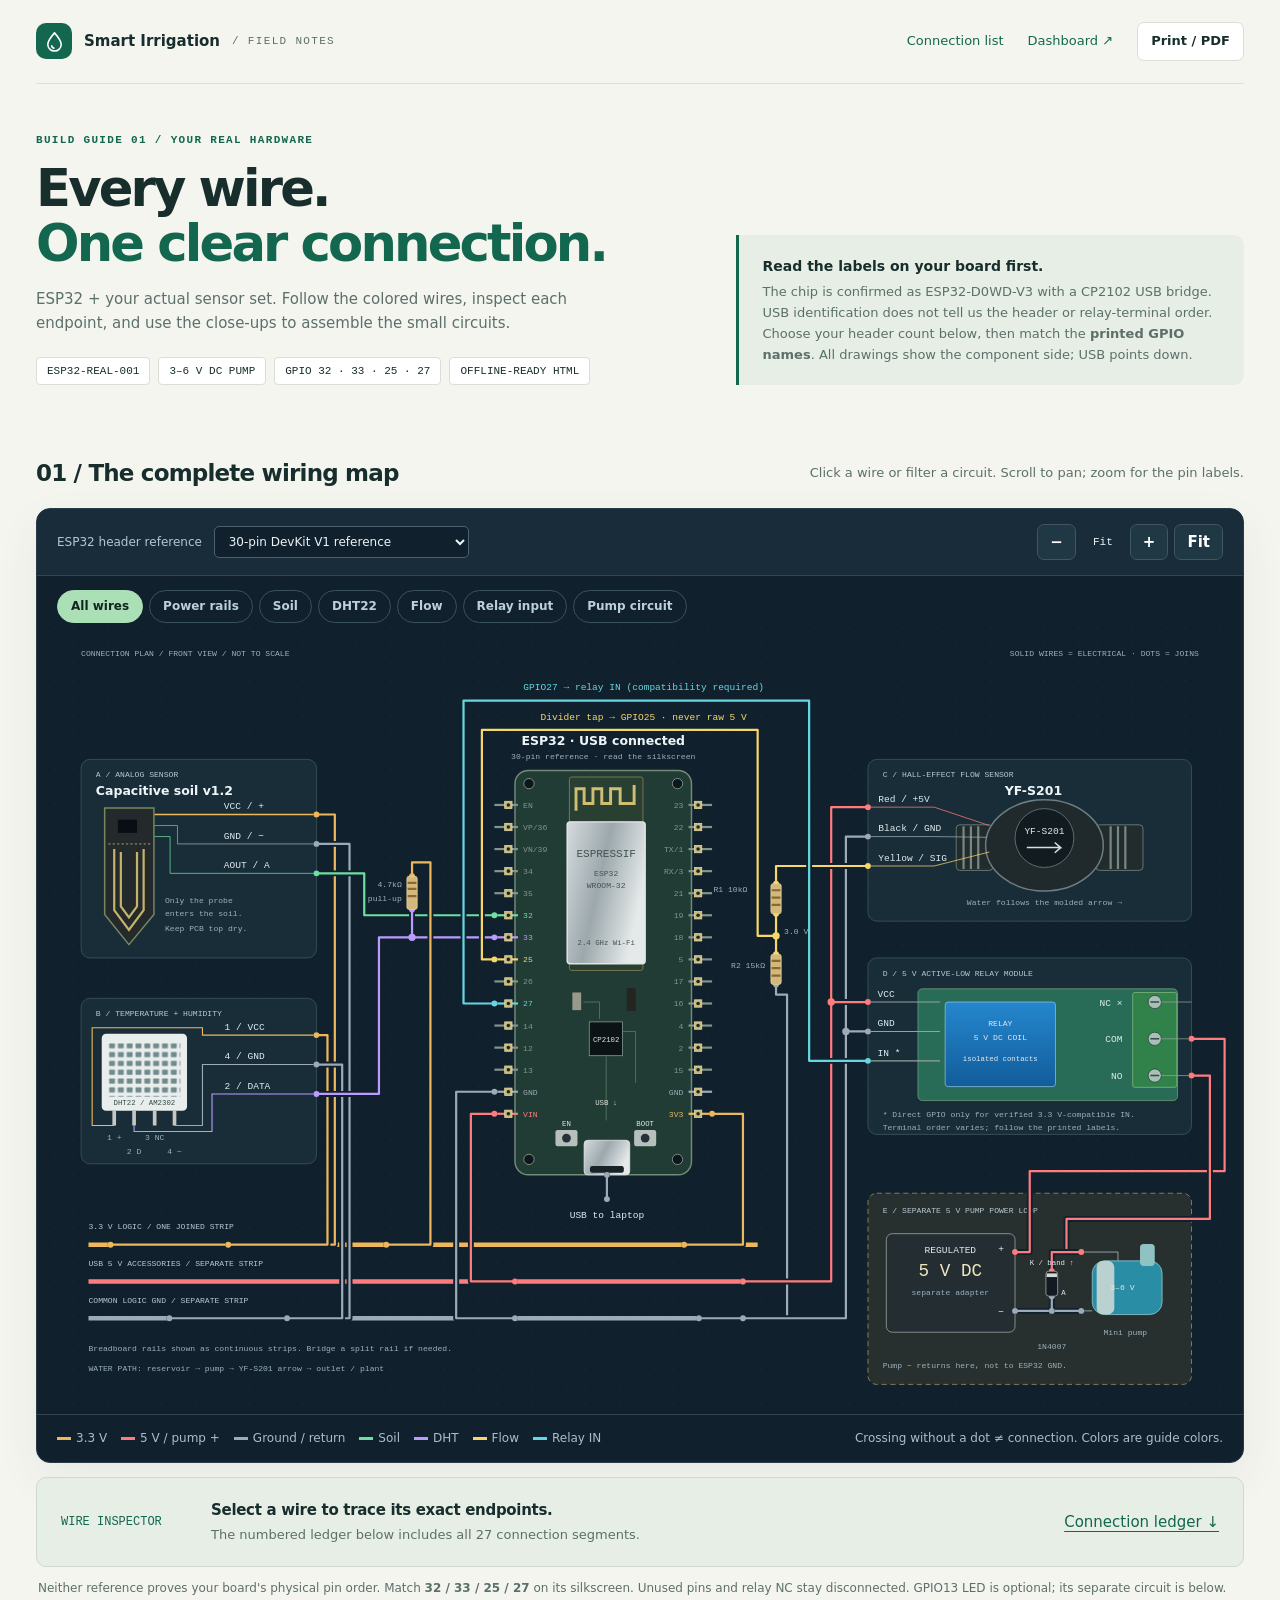
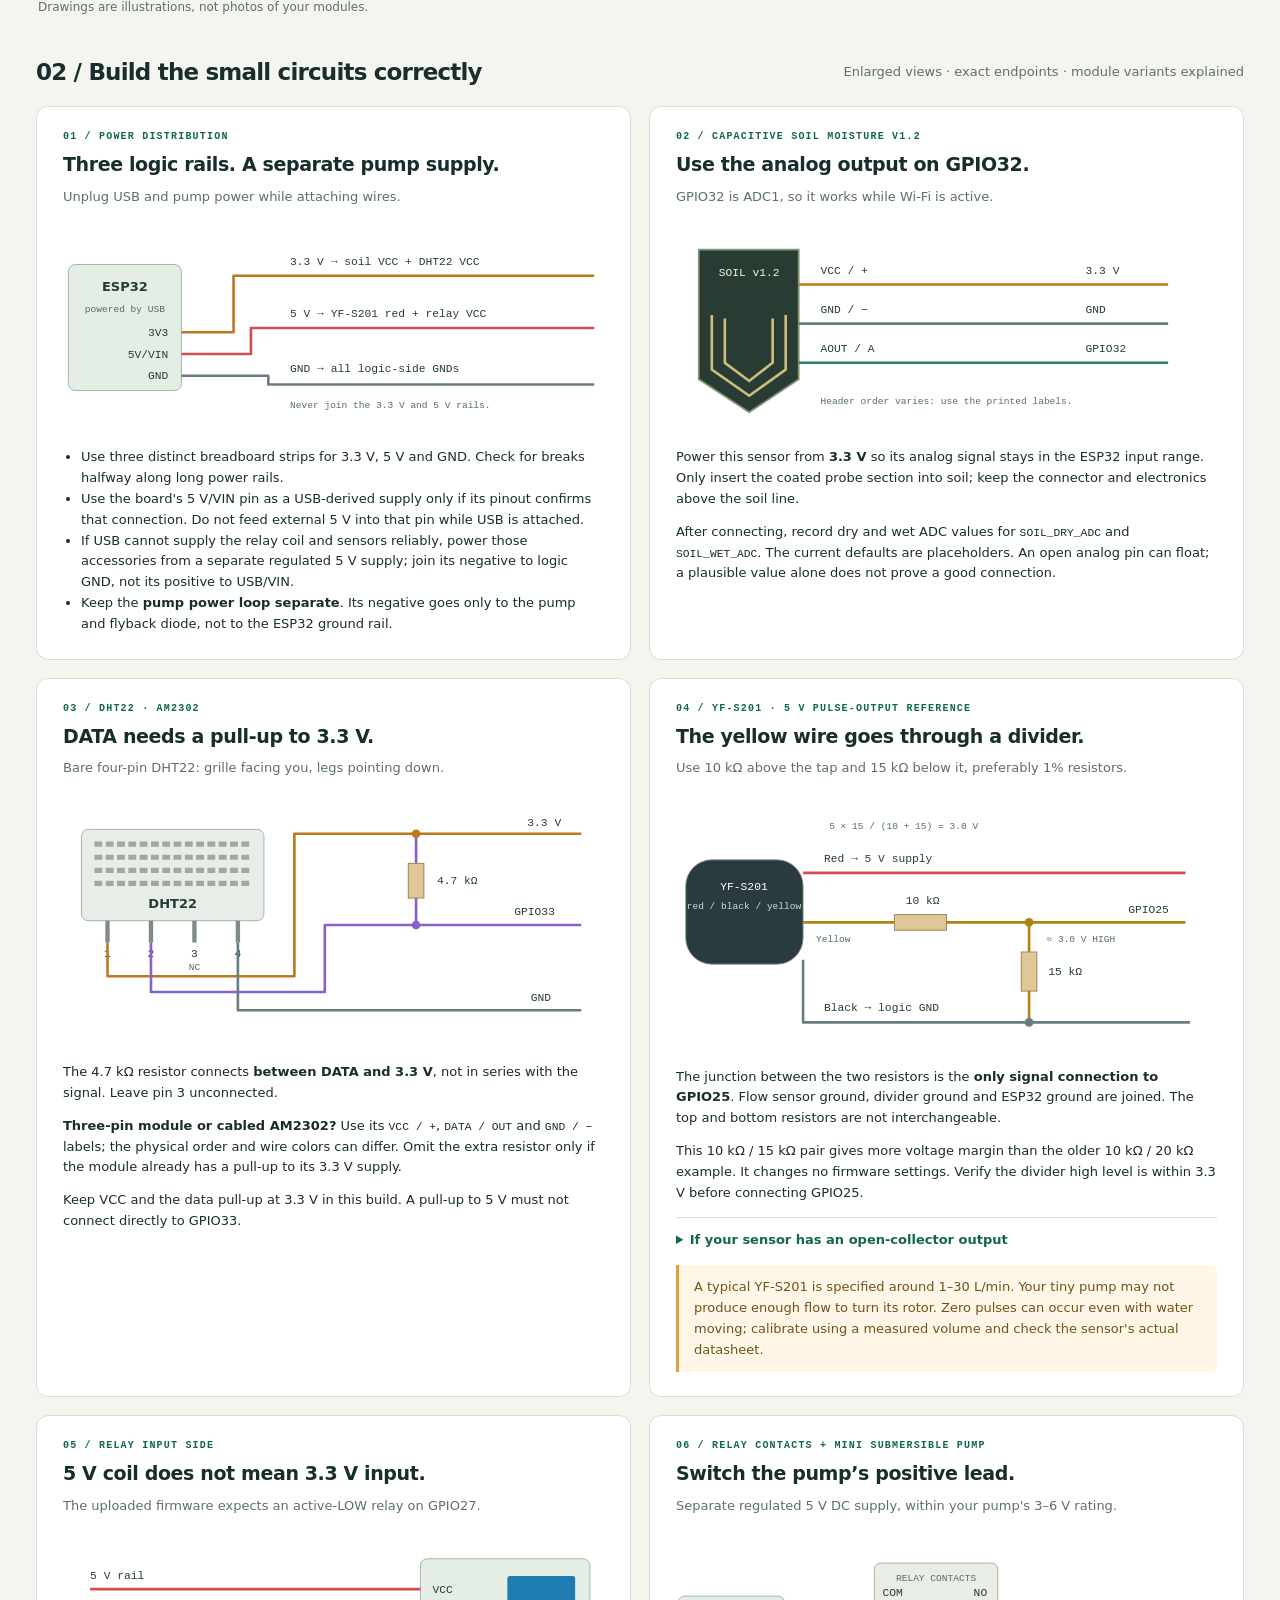
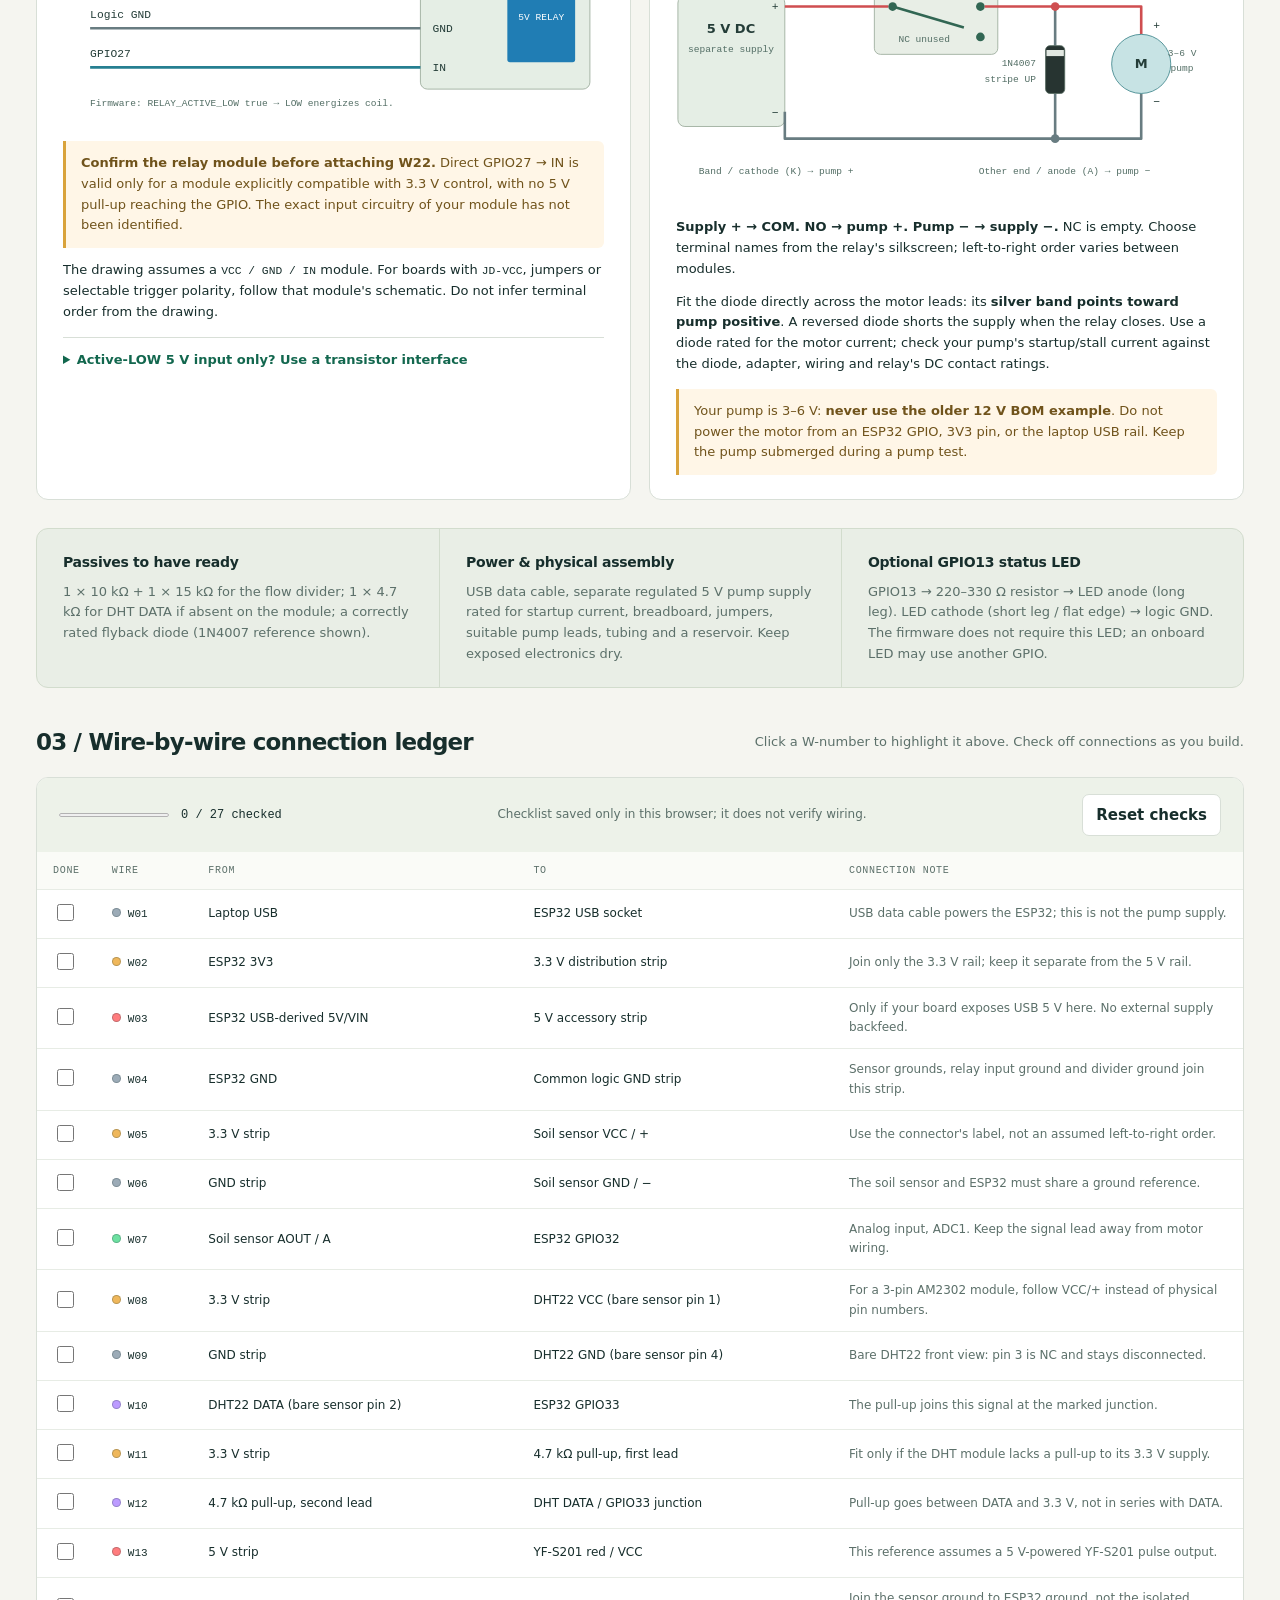
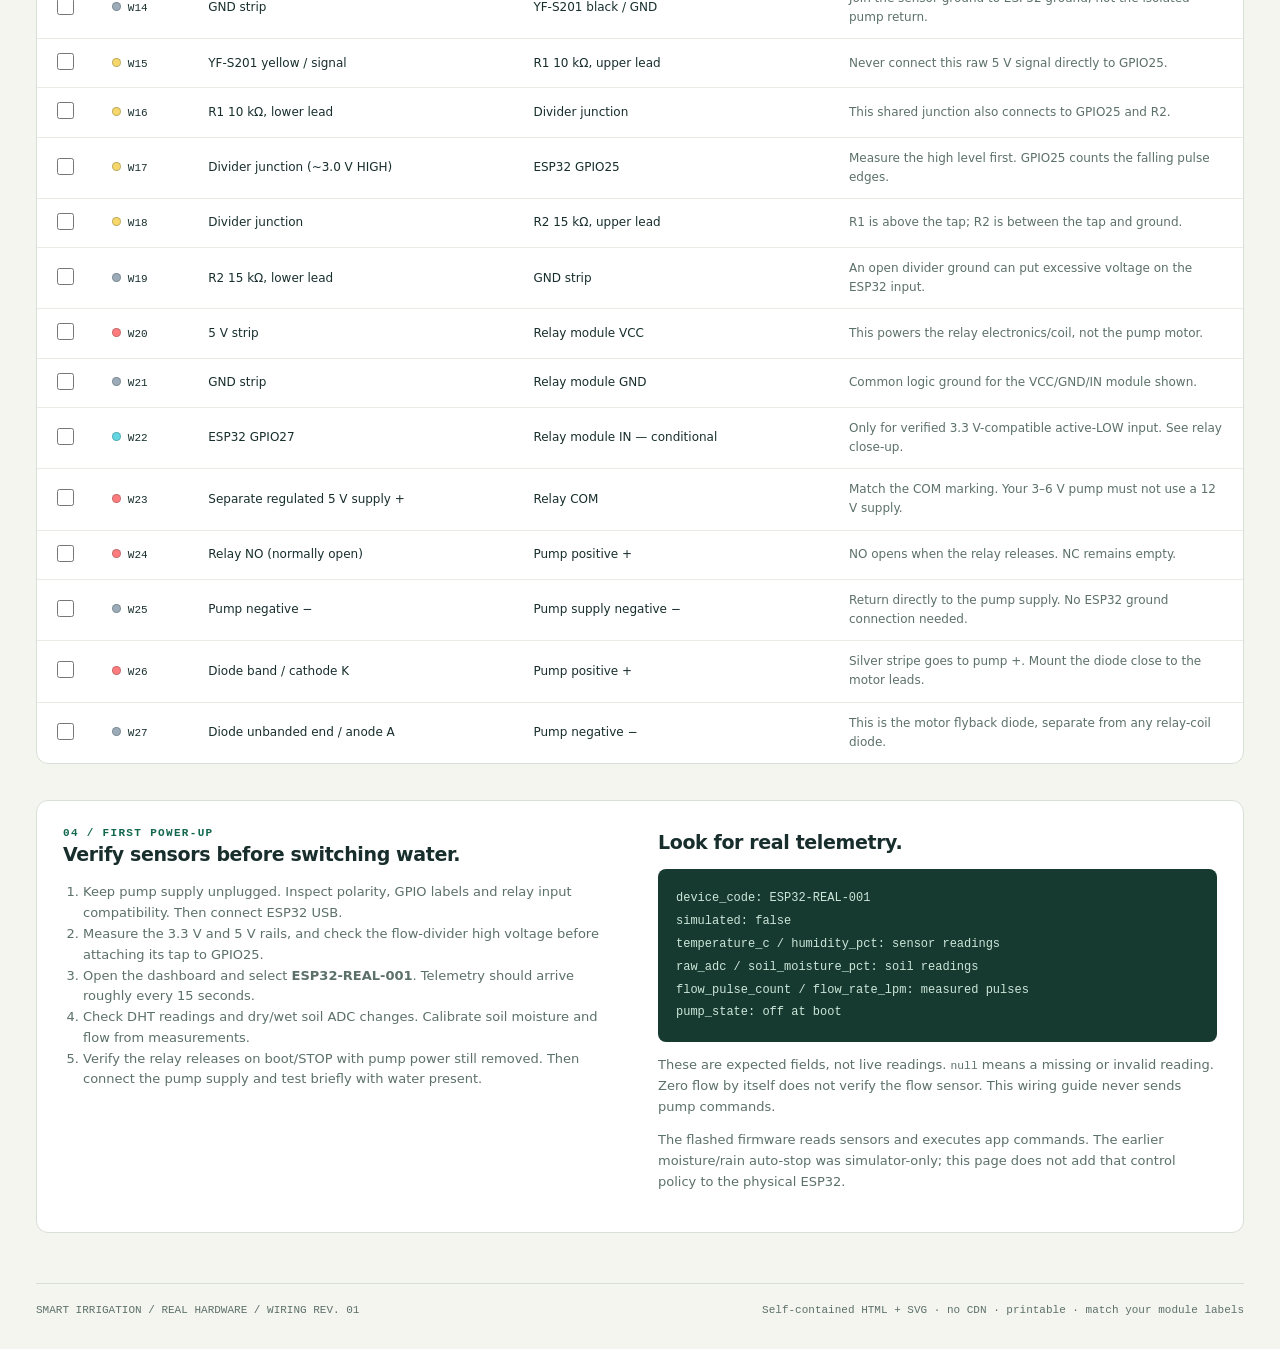
==== frontend/static/wiring.html @ 3bea77c0 "docs(hardware): wire-by-wire HTML guide for the real sensor set (3–6 V pump) Adds offline frontend/s" ====
<!DOCTYPE html>
<html lang="en">
<head>
    <meta charset="UTF-8">
    <meta name="viewport" content="width=device-width, initial-scale=1">
    <meta name="description"
        content="Wire-by-wire ESP32 guide for DHT22, capacitive soil sensor, YF-S201 and a 3–6 V pump.">
    <title>Smart Irrigation · Real hardware wiring guide</title>
    <style>
        :root {
            color-scheme: light;
            --paper: #f5f5f0;
            --ink: #172e2c;
            --muted: #5c706a;
            --line: #d8dfd7;
            --green: #12674e;
            --soft: #e6eee5;
            --mono: ui-monospace, SFMono-Regular, Consolas, monospace;
        }
        * { box-sizing: border-box; }
        html { scroll-behavior: smooth; scroll-padding-top: 20px; }
        body {
            margin: 0;
            background: var(--paper);
            color: var(--ink);
            font: 15px/1.6 system-ui, -apple-system, BlinkMacSystemFont, "Segoe UI", sans-serif;
        }
        button, input, select { font: inherit; }
        button, select, a, input { -webkit-tap-highlight-color: transparent; }
        button, select { cursor: pointer; }
        a { color: var(--green); text-underline-offset: 4px; }
        :focus-visible { outline: 3px solid #d68422; outline-offset: 4px; }
        code { font: .87em var(--mono); }
        button {
            border: 1px solid var(--line);
            background: #fff;
            color: var(--ink);
            border-radius: 7px;
            padding: 8px 13px;
            font-weight: 600;
        }
        button:hover { background: var(--soft); }
        .container { width: min(1660px, calc(100% - 72px)); margin: auto; }
        .masthead {
            display: flex;
            justify-content: space-between;
            align-items: center;
            gap: 20px;
            padding: 22px 0;
            border-bottom: 1px solid var(--line);
        }
        .brand { display: flex; align-items: center; gap: 12px; font-weight: 750; }
        .brand-mark {
            display: grid;
            place-items: center;
            width: 36px;
            height: 36px;
            border-radius: 10px;
            color: white;
            background: var(--green);
        }
        .masthead nav { display: flex; align-items: center; gap: 24px; font-size: 13px; }
        .masthead a { text-decoration: none; }
        .edition, .eyebrow { font: 11px var(--mono); letter-spacing: .12em; }
        .edition { color: var(--muted); }
        .hero {
            display: grid;
            grid-template-columns: 1.25fr 1fr;
            gap: 64px;
            align-items: end;
            padding: 50px 0 34px;
        }
        .eyebrow { color: var(--green); font-weight: 600; text-transform: uppercase; }
        h1 { font-size: clamp(34px, 4vw, 57px); letter-spacing: -.055em; line-height: 1.08; }
        h1 { margin: 15px 0 16px; font-weight: 650; }
        h1 span { color: var(--green); }
        .hero p { color: var(--muted); max-width: 600px; margin: 0; }
        .hero-aside {
            padding: 20px 24px;
            border-left: 3px solid var(--green);
            background: var(--soft);
            border-radius: 0 10px 10px 0;
        }
        .hero-aside strong { display: block; font-size: 14px; margin-bottom: 5px; }
        .hero-aside p { font-size: 13px; }
        .specs { display: flex; flex-wrap: wrap; gap: 8px; margin: 22px 0 0; }
        .specs span {
            font: 11px var(--mono);
            padding: 7px 10px;
            background: white;
            border: 1px solid var(--line);
            border-radius: 4px;
        }
        .section-heading {
            display: flex;
            align-items: center;
            justify-content: space-between;
            flex-wrap: wrap;
            gap: 12px;
            margin: 36px 0 16px;
        }
        h2 { margin: 0; font-size: 23px; letter-spacing: -.035em; }
        .section-heading p { color: var(--muted); margin: 0; font-size: 13px; }
        .sheet {
            border: 1px solid #273c48;
            background: #10212d;
            border-radius: 14px;
            overflow: hidden;
            box-shadow: 0 16px 44px #163b2a10;
        }
        .toolbar {
            display: flex;
            flex-wrap: wrap;
            align-items: center;
            justify-content: space-between;
            gap: 14px;
            padding: 15px 20px;
            background: #182c39;
            border-bottom: 1px solid #324552;
            color: #edf3f6;
        }
        .toolbar label { font-size: 12px; color: #b7c7cf; }
        .toolbar select {
            margin-left: 8px;
            padding: 7px 10px;
            border: 1px solid #4b626f;
            background: #10212d;
            color: #edf3f6;
            border-radius: 5px;
            max-width: 100%;
        }
        .zoom { display: flex; align-items: center; gap: 6px; }
        .zoom button {
            padding: 5px 12px;
            border-color: #415662;
            background: #203744;
            color: white;
            min-width: 36px;
        }
        .zoom button:hover { background: #365564; }
        .zoom output { font: 11px var(--mono); min-width: 42px; text-align: center; }
        .filters { display: flex; gap: 6px; flex-wrap: wrap; padding: 14px 20px 4px; }
        .filters button {
            padding: 6px 13px;
            border: 1px solid #39515f;
            color: #bdd0da;
            background: transparent;
            border-radius: 30px;
            font-size: 12px;
        }
        .filters button[aria-pressed="true"] {
            color: #10261e;
            background: #abdfb6;
            border-color: #abdfb6;
        }
        .drawing-viewport { overflow: auto; max-height: 1000px; }
        #wiring-map { display: block; width: 100%; min-width: 1000px; height: auto; }
        #wiring-map text {
            fill: #e0eaf0;
            font-family: var(--mono);
            font-size: 13px;
        }
        #wiring-map .muted { fill: #9bb0bf; font-size: 11px; }
        #wiring-map .part-title { font: 600 17px system-ui, sans-serif; fill: #eef5f8; }
        #wiring-map .part-number { font-size: 11px; fill: #b5c9d5; }
        #wiring-map .pcb-text { fill: #e1e5df; font-size: 10px; }
        #wiring-map .pin-label { font-size: 11px; }
        #wiring-map .wire-halo {
            fill: none;
            stroke: #10212d;
            stroke-width: 8;
            stroke-linejoin: round;
            stroke-linecap: round;
        }
        #wiring-map .wire-line {
            fill: none;
            stroke-width: 3;
            stroke-linejoin: round;
            stroke-linecap: round;
        }
        #wiring-map .wire-hit { fill: none; stroke: transparent; stroke-width: 16; }
        #wiring-map .wire { cursor: pointer; }
        #wiring-map .wire.dim { opacity: .13; }
        #wiring-map .wire.selected .wire-line { stroke-width: 5; }
        #wiring-map .wire:hover .wire-line, #wiring-map .wire:focus .wire-line {
            stroke-width: 5;
        }
        #wiring-map .wire-badge { opacity: 0; pointer-events: none; }
        #wiring-map .selected .wire-badge,
        #wiring-map .wire:hover .wire-badge,
        #wiring-map .wire:focus .wire-badge { opacity: 1; }
        .sheet-bottom {
            display: flex;
            justify-content: space-between;
            gap: 12px;
            flex-wrap: wrap;
            padding: 14px 20px;
            color: #a8bfca;
            border-top: 1px solid #324552;
            font-size: 12px;
        }
        .legend { display: flex; flex-wrap: wrap; gap: 14px; }
        .legend i {
            display: inline-block;
            width: 14px;
            height: 3px;
            background: var(--wire);
            vertical-align: middle;
            margin-right: 5px;
        }
        .inspector {
            display: grid;
            grid-template-columns: 130px 1fr auto;
            gap: 20px;
            align-items: center;
            padding: 20px 24px;
            background: #e6eee5;
            border: 1px solid #ccdaca;
            border-radius: 10px;
            margin-top: 14px;
        }
        .inspector .tag { color: var(--green); font: 12px var(--mono); }
        .inspector h3 { margin: 0 0 3px; font-size: 15px; }
        .inspector p { margin: 0; color: var(--muted); font-size: 13px; }
        .board-note { font-size: 12px; color: var(--muted); margin: 12px 2px 0; }
        .details-grid { display: grid; grid-template-columns: 1fr 1fr; gap: 18px; }
        .detail-card {
            background: white;
            border: 1px solid var(--line);
            border-radius: 12px;
            overflow: hidden;
            scroll-margin-top: 20px;
        }
        .detail-head { padding: 24px 26px 12px; }
        .detail-head .eyebrow { font-size: 10px; }
        h3 { font-size: 19px; margin: 7px 0; letter-spacing: -.02em; }
        .detail-head p { margin: 0; font-size: 13px; color: var(--muted); }
        .detail-body { padding: 0 26px 24px; font-size: 13px; }
        .detail-body p { margin: 12px 0 0; }
        .detail-body ul { padding-left: 18px; margin: 12px 0 0; }
        .diagram-scroll { overflow-x: auto; padding: 8px 14px; }
        .detail-diagram { display: block; width: 100%; min-width: 500px; height: auto; }
        .detail-diagram text { font: 13px var(--mono); fill: #243d38; }
        .detail-diagram .small { font-size: 11px; fill: #536e65; }
        .detail-diagram .label { font: 650 15px system-ui, sans-serif; }
        .detail-diagram .trace { fill: none; stroke-width: 3; stroke-linejoin: round; }
        .callout {
            background: #fff6e7;
            border-left: 3px solid #d9a33b;
            padding: 12px 15px;
            margin-top: 14px;
            border-radius: 0 6px 6px 0;
            color: #70531b;
        }
        .callout code { color: #594115; }
        details { margin-top: 14px; border-top: 1px solid var(--line); padding-top: 12px; }
        summary { cursor: pointer; color: var(--green); font-weight: 650; }
        .parts {
            display: grid;
            grid-template-columns: repeat(3, 1fr);
            background: #e9eee6;
            border: 1px solid #d2dccd;
            border-radius: 12px;
            margin: 28px 0;
        }
        .parts > div { padding: 22px 26px; }
        .parts > div + div { border-left: 1px solid #d2dccd; }
        .parts h3 { font-size: 14px; margin: 0 0 8px; }
        .parts p { margin: 0; font-size: 13px; color: var(--muted); }
        .ledger {
            border: 1px solid var(--line);
            background: white;
            border-radius: 12px;
            overflow: hidden;
        }
        .ledger-summary {
            display: flex;
            justify-content: space-between;
            align-items: center;
            gap: 10px;
            padding: 16px 22px;
            background: #edf2e9;
        }
        .ledger-summary p { margin: 0; font-size: 12px; color: var(--muted); }
        .progress { display: flex; align-items: center; gap: 12px; flex-wrap: wrap; }
        progress { width: 110px; height: 8px; accent-color: var(--green); }
        #progress-label { font: 12px var(--mono); }
        .table-scroll { overflow-x: auto; }
        table { width: 100%; border-collapse: collapse; min-width: 760px; }
        th {
            font: 10px var(--mono);
            text-align: left;
            letter-spacing: .07em;
            color: var(--muted);
            background: #fafbf7;
            padding: 13px 16px;
            text-transform: uppercase;
        }
        td { border-top: 1px solid #e7ece5; padding: 11px 16px; font-size: 12px; }
        td:first-child { width: 50px; }
        td:last-child { width: 34%; color: var(--muted); }
        tr.selected { background: #eef6e9; }
        tr.completed .wire-id::after { content: " ✓"; color: var(--green); }
        .wire-id { border: 0; padding: 3px 0; font: 11px var(--mono); }
        .wire-id::before {
            content: "";
            display: inline-block;
            width: 7px;
            height: 7px;
            background: var(--wire);
            border-radius: 50%;
            margin-right: 7px;
            border: 1px solid #172e2c40;
        }
        input[type="checkbox"] { width: 17px; height: 17px; accent-color: var(--green); }
        .finish {
            display: grid;
            grid-template-columns: 1fr 1fr;
            gap: 36px;
            margin: 36px 0 50px;
            padding: 26px;
            border: 1px solid var(--line);
            border-radius: 12px;
            background: #fff;
        }
        .finish h3 { margin-top: 0; }
        .finish ol { padding-left: 20px; font-size: 13px; color: var(--muted); }
        .finish pre {
            padding: 18px;
            font: 12px/1.9 var(--mono);
            color: #cce6d9;
            background: #173a30;
            border-radius: 8px;
            white-space: pre-wrap;
            overflow-wrap: anywhere;
        }
        .finish p { font-size: 13px; color: var(--muted); }
        footer {
            display: flex;
            justify-content: space-between;
            flex-wrap: wrap;
            gap: 14px;
            border-top: 1px solid var(--line);
            padding: 20px 0 30px;
            color: var(--muted);
            font: 11px var(--mono);
        }
        .noscript { padding: 20px; background: #fff1ce; }
        @media (max-width: 1000px) {
            .container { width: calc(100% - 36px); }
            .hero { gap: 28px; }
            .details-grid { grid-template-columns: 1fr; }
            .parts > div { padding: 18px; }
        }
        @media (max-width: 640px) {
            .container { width: calc(100% - 24px); }
            .masthead { padding: 16px 0; }
            .masthead nav { gap: 14px; }
            .edition, .masthead .desktop-link { display: none; }
            .brand { font-size: 13px; }
            .hero { grid-template-columns: 1fr; padding: 30px 0 20px; gap: 20px; }
            .hero-aside { padding: 16px; }
            .toolbar { padding: 12px; }
            .toolbar select { display: block; margin: 5px 0 0; }
            .filters { padding: 12px; }
            .inspector { grid-template-columns: 1fr; gap: 8px; padding: 16px; }
            .inspector a { font-size: 13px; }
            .parts { grid-template-columns: 1fr; }
            .parts > div + div { border-left: 0; border-top: 1px solid #d2dccd; }
            .finish { grid-template-columns: 1fr; padding: 20px; gap: 16px; }
            .detail-head { padding: 20px 20px 10px; }
            .detail-body { padding: 0 20px 20px; }
            .section-heading h2 { font-size: 21px; }
            .ledger-summary { padding: 14px; flex-wrap: wrap; }
        }
        @media (prefers-reduced-motion: reduce) {
            html { scroll-behavior: auto; }
        }
        @page { size: A3 landscape; margin: 13mm; }
        @media print {
            body { background: white; font-size: 11px; print-color-adjust: exact; }
            .container { width: 100%; }
            .masthead nav, .toolbar, .filters, .zoom, .inspector,
            #reset-checks, .ledger-summary p, .board-note { display: none; }
            .masthead { padding: 0 0 8px; }
            .hero { padding: 16px 0; gap: 24px; }
            h1 { font-size: 32px; }
            .hero .specs { margin-top: 10px; }
            .sheet { break-after: page; }
            .drawing-viewport { overflow: visible; max-height: none; }
            #wiring-map { width: 100% !important; min-width: 0; max-height: 205mm; }
            #wiring-map .wire.dim { opacity: 1; }
            #wiring-map .wire-badge { opacity: 0; }
            .detail-card, .parts, .finish { break-inside: avoid; }
            .details-grid { grid-template-columns: 1fr 1fr; }
            .detail-diagram { min-width: 0; }
            .table-scroll { overflow: visible; }
            table { min-width: 0; }
            .ledger { overflow: visible; break-before: page; }
            tr { break-inside: avoid; }
            td { padding: 7px 12px; }
            .section-heading { margin: 16px 0 10px; }
            .wire-id { color: var(--ink); }
            .finish { margin: 20px 0; }
        }
    </style>
</head>
<body>
    <div class="container">
        <header class="masthead">
            <div class="brand">
                <span class="brand-mark" aria-hidden="true">
                    <svg width="23" height="23" viewBox="0 0 24 24" fill="none">
                        <path d="M12 3S5 11 5 15a7 7 0 0 0 14 0c0-4-7-12-7-12Z"
                            stroke="currentColor" stroke-width="1.6"/>
                        <path d="M9 16c0 2 1 3 3 3" stroke="currentColor" stroke-width="1.6"/>
                    </svg>
                </span>
                Smart Irrigation <span class="edition">/ FIELD NOTES</span>
            </div>
            <nav aria-label="Guide navigation">
                <a href="#connections" class="desktop-link">Connection list</a>
                <a id="dashboard-link" href="http://127.0.0.1:8000/#devices">Dashboard ↗</a>
                <button id="print-guide" type="button">Print / PDF</button>
            </nav>
        </header>
        <main>
            <section class="hero" aria-labelledby="title">
                <div>
                    <div class="eyebrow">Build guide 01 / Your real hardware</div>
                    <h1>Every wire.<br><span>One clear connection.</span></h1>
                    <p>ESP32 + your actual sensor set. Follow the colored wires, inspect each
                        endpoint, and use the close-ups to assemble the small circuits.</p>
                    <div class="specs">
                        <span>ESP32-REAL-001</span><span>3–6 V DC PUMP</span>
                        <span>GPIO 32 · 33 · 25 · 27</span><span>OFFLINE-READY HTML</span>
                    </div>
                </div>
                <aside class="hero-aside">
                    <strong>Read the labels on your board first.</strong>
                    <p>The chip is confirmed as ESP32-D0WD-V3 with a CP2102 USB bridge.
                        USB identification does not tell us the header or relay-terminal order.
                        Choose your header count below, then match the <b>printed GPIO names</b>.
                        All drawings show the component side; USB points down.</p>
                </aside>
            </section>

            <div class="section-heading">
                <h2>01 / The complete wiring map</h2>
                <p>Click a wire or filter a circuit. Scroll to pan; zoom for the pin labels.</p>
            </div>
            <noscript>
                <p class="noscript">Enable JavaScript for the interactive map and connection ledger.
                    All enlarged wiring diagrams and instructions below remain readable.</p>
            </noscript>
            <section class="sheet" aria-label="Interactive wiring map">
                <div class="toolbar">
                    <label for="board-layout">ESP32 header reference
                        <select id="board-layout">
                            <option value="30">30-pin DevKit V1 reference</option>
                            <option value="38">38-pin DevKitC / WROOM reference</option>
                        </select>
                    </label>
                    <div class="zoom" aria-label="Diagram zoom">
                        <button id="zoom-out" type="button" aria-label="Zoom out">−</button>
                        <output id="zoom-value">Fit</output>
                        <button id="zoom-in" type="button" aria-label="Zoom in">+</button>
                        <button id="zoom-fit" type="button">Fit</button>
                    </div>
                </div>
                <div class="filters" role="group" aria-label="Highlight a circuit">
                    <button type="button" data-filter="all" aria-pressed="true">All wires</button>
                    <button type="button" data-filter="power" aria-pressed="false">Power rails</button>
                    <button type="button" data-filter="soil" aria-pressed="false">Soil</button>
                    <button type="button" data-filter="dht" aria-pressed="false">DHT22</button>
                    <button type="button" data-filter="flow" aria-pressed="false">Flow</button>
                    <button type="button" data-filter="relay" aria-pressed="false">Relay input</button>
                    <button type="button" data-filter="pump" aria-pressed="false">Pump circuit</button>
                </div>
                <div class="drawing-viewport" tabindex="0" aria-label="Scrollable wiring diagram">
                    <svg id="wiring-map" viewBox="0 0 1640 1070"
                        xmlns="http://www.w3.org/2000/svg" aria-labelledby="map-title map-description">
                        <title id="map-title">Real ESP32 irrigation hardware: every electrical connection</title>
                        <desc id="map-description">USB powers the ESP32. GPIO32 reads soil,
                            GPIO33 reads DHT22, GPIO25 reads level-shifted flow pulses,
                            GPIO27 drives a compatible active-low relay. Isolated relay contacts
                            switch a separate 5 volt pump supply. The numbered connection table
                            below describes each individual wire.</desc>
                        <defs>
                            <pattern id="grid" width="24" height="24" patternUnits="userSpaceOnUse">
                                <circle cx="1" cy="1" r=".8" fill="#537080" opacity=".22"/>
                            </pattern>
                            <linearGradient id="shield" x1="0" y1="0" x2="1" y2=".4">
                                <stop stop-color="#d5dadd"/><stop offset=".5" stop-color="#9ca8ad"/>
                                <stop offset="1" stop-color="#e5e9e9"/>
                            </linearGradient>
                            <linearGradient id="relay-blue" x1="0" y1="0" x2="0" y2="1">
                                <stop stop-color="#2587cd"/><stop offset="1" stop-color="#115c9b"/>
                            </linearGradient>
                            <pattern id="grille" width="12" height="12" patternUnits="userSpaceOnUse">
                                <rect width="12" height="12" fill="#e9eeec"/>
                                <rect x="2" y="2" width="8" height="7" rx="1" fill="#718a8e"/>
                            </pattern>
                        </defs>
                        <rect width="1640" height="1070" fill="url(#grid)"/>
                        <text x="60" y="40" class="muted">CONNECTION PLAN / FRONT VIEW / NOT TO SCALE</text>
                        <text x="1580" y="40" text-anchor="end" class="muted">
                            SOLID WIRES = ELECTRICAL · DOTS = JOINS
                        </text>

                        <!-- Physical component illustrations. Port order is labeled explicitly. -->
                        <g id="soil-component">
                            <rect x="60" y="180" width="320" height="270" rx="12"
                                fill="#182d38" stroke="#3f5b61"/>
                            <text x="80" y="204" class="part-number">A / ANALOG SENSOR</text>
                            <text x="80" y="228" class="part-title">Capacitive soil v1.2</text>
                            <path d="M92 246H159V391L125 432L92 391Z"
                                fill="#242a2b" stroke="#77885f" stroke-width="2"/>
                            <path d="M105 302V385L125 412L145 385V302M114 306V380L125 395
                                L136 380V306" fill="none" stroke="#c4b36b" stroke-width="3"/>
                            <rect x="110" y="262" width="26" height="18" fill="#080f14"/>
                            <path d="M97 295H154" stroke="#d2c28a" stroke-dasharray="3 3"/>
                            <text x="174" y="376" class="muted">Only the probe</text>
                            <text x="174" y="393" class="muted">enters the soil.</text>
                            <text x="174" y="413" class="muted">Keep PCB top dry.</text>
                            <path d="M160 255H380" stroke="#efb75b" stroke-width="2"/>
                            <path d="M160 270H191V295H380" stroke="#9cabb7" fill="none"/>
                            <path d="M160 285H181V335H380" stroke="#6de0a1" fill="none"/>
                            <text x="254" y="248">VCC / +</text>
                            <text x="254" y="288">GND / −</text>
                            <text x="254" y="328">AOUT / A</text>
                        </g>
                        <g id="dht-component">
                            <rect x="60" y="505" width="320" height="225" rx="12"
                                fill="#182d38" stroke="#3f5b61"/>
                            <text x="80" y="529" class="part-number">B / TEMPERATURE + HUMIDITY</text>
                            <rect x="88" y="553" width="116" height="105" rx="6" fill="#e9eeec"/>
                            <rect x="97" y="566" width="98" height="73" fill="url(#grille)"/>
                            <text x="146" y="650" text-anchor="middle" fill="#314844"
                                style="fill:#314844;font-size:10px">DHT22 / AM2302</text>
                            <path d="M105 658V678M132 658V678M160 658V678M187 658V678"
                                stroke="#c5c7c3" stroke-width="5"/>
                            <text x="105" y="698" text-anchor="middle" class="muted">1 +</text>
                            <text x="132" y="717" text-anchor="middle" class="muted">2 D</text>
                            <text x="160" y="698" text-anchor="middle" class="muted">3 NC</text>
                            <text x="187" y="717" text-anchor="middle" class="muted">4 −</text>
                            <path d="M105 678H75V545H225V555H380"
                                fill="none" stroke="#efb75b" stroke-width="1.5"/>
                            <path d="M187 678H225V595H380"
                                fill="none" stroke="#9cabb7" stroke-width="1.5"/>
                            <path d="M132 678V686H238V635H380"
                                fill="none" stroke="#bc9bff" stroke-width="1.5"/>
                            <text x="255" y="548">1 / VCC</text>
                            <text x="255" y="588">4 / GND</text>
                            <text x="255" y="628">2 / DATA</text>
                        </g>
                        <g id="board-body">
                            <text x="770" y="161" text-anchor="middle" class="part-title">
                                ESP32 · USB connected
                            </text>
                            <text x="770" y="180" text-anchor="middle" class="muted"
                                id="board-subtitle">30-pin reference · read the silkscreen</text>
                            <rect x="650" y="195" width="240" height="550" rx="18"
                                fill="#203c35" stroke="#728a76" stroke-width="2"/>
                            <circle cx="669" cy="213" r="7" fill="#0b1720" stroke="#a4ad95"/>
                            <circle cx="871" cy="213" r="7" fill="#0b1720" stroke="#a4ad95"/>
                            <circle cx="669" cy="724" r="7" fill="#0b1720" stroke="#a4ad95"/>
                            <circle cx="871" cy="724" r="7" fill="#0b1720" stroke="#a4ad95"/>
                            <rect x="724" y="204" width="100" height="263" rx="3"
                                fill="#283f31" stroke="#958c59"/>
                            <path d="M733 250V220H744V240H756V220H768V240H780V220H793
                                V240H812V215" fill="none" stroke="#cfbd72" stroke-width="4"/>
                            <rect x="721" y="265" width="106" height="193" rx="4"
                                fill="url(#shield)" stroke="#e0e6e5" stroke-width="2"/>
                            <text x="774" y="313" text-anchor="middle"
                                style="fill:#42534f;font-size:15px">ESPRESSIF</text>
                            <text x="774" y="338" text-anchor="middle"
                                style="fill:#42534f;font-size:11px">ESP32</text>
                            <text x="774" y="355" text-anchor="middle"
                                style="fill:#42534f;font-size:11px">WROOM-32</text>
                            <text x="774" y="432" text-anchor="middle"
                                style="fill:#42534f;font-size:10px">2.4 GHz Wi-Fi</text>
                            <rect x="751" y="537" width="45" height="46" fill="#0b1315"
                                stroke="#91a298"/>
                            <text x="774" y="564" text-anchor="middle" class="pcb-text">CP2102</text>
                            <rect x="728" y="497" width="12" height="24" fill="#99998b"/>
                            <rect x="802" y="491" width="12" height="31" fill="#252420"/>
                            <path d="M743 510H765V533M797 550H814V620M774 584V671"
                                stroke="#61826d" fill="none"/>
                            <rect x="705" y="684" width="30" height="22" rx="3" fill="#b7bfbd"/>
                            <circle cx="720" cy="695" r="6" fill="#253138"/>
                            <rect x="812" y="684" width="30" height="22" rx="3" fill="#b7bfbd"/>
                            <circle cx="827" cy="695" r="6" fill="#253138"/>
                            <text x="720" y="679" text-anchor="middle" class="pcb-text">EN</text>
                            <text x="827" y="679" text-anchor="middle" class="pcb-text">BOOT</text>
                            <rect x="744" y="698" width="62" height="47" rx="5"
                                fill="url(#shield)" stroke="#eef3f1"/>
                            <rect x="752" y="733" width="46" height="9" rx="3" fill="#172329"/>
                            <text x="774" y="650" text-anchor="middle" class="pcb-text">USB ↓</text>
                        </g>
                        <g id="board-pins"></g>
                        <g id="flow-component">
                            <rect x="1130" y="180" width="440" height="220" rx="12"
                                fill="#182d38" stroke="#3f5b61"/>
                            <text x="1150" y="204" class="part-number">C / HALL-EFFECT FLOW SENSOR</text>
                            <text x="1355" y="228" text-anchor="middle" class="part-title">YF-S201</text>
                            <rect x="1250" y="269" width="50" height="62" rx="5"
                                fill="#222c2d" stroke="#7d8f8c"/>
                            <rect x="1440" y="269" width="64" height="62" rx="5"
                                fill="#222c2d" stroke="#7d8f8c"/>
                            <path d="M1260 271V329M1270 271V329M1280 271V329M1460 271V329
                                M1470 271V329M1480 271V329" stroke="#778883" stroke-width="3"/>
                            <ellipse cx="1370" cy="297" rx="80" ry="62"
                                fill="#20292c" stroke="#6c7e83" stroke-width="2"/>
                            <circle cx="1370" cy="287" r="40" fill="#111b20" stroke="#71878b"/>
                            <text x="1370" y="282" text-anchor="middle">YF-S201</text>
                            <path d="M1346 300H1392L1384 293M1392 300L1384 307"
                                stroke="#d6e1de" fill="none" stroke-width="2"/>
                            <text x="1370" y="378" text-anchor="middle" class="muted">
                                Water follows the molded arrow →
                            </text>
                            <path d="M1130 245H1220L1295 270" stroke="#ff7c7e" fill="none"/>
                            <path d="M1130 285H1220L1292 286" stroke="#9cabb7" fill="none"/>
                            <path d="M1130 325H1220L1295 306" stroke="#f7d66b" fill="none"/>
                            <text x="1144" y="238">Red / +5V</text>
                            <text x="1144" y="278">Black / GND</text>
                            <text x="1144" y="318">Yellow / SIG</text>
                        </g>
                        <g id="relay-component">
                            <rect x="1130" y="450" width="440" height="240" rx="12"
                                fill="#182d38" stroke="#3f5b61"/>
                            <text x="1150" y="474" class="part-number">D / 5 V ACTIVE-LOW RELAY MODULE</text>
                            <rect x="1198" y="492" width="353" height="152" rx="6"
                                fill="#286c58" stroke="#749e7a"/>
                            <rect x="1235" y="510" width="150" height="115" rx="4"
                                fill="url(#relay-blue)" stroke="#8dc2e1"/>
                            <text x="1310" y="542" text-anchor="middle"
                                style="font-size:11px">RELAY</text>
                            <text x="1310" y="562" text-anchor="middle"
                                style="font-size:11px">5 V DC COIL</text>
                            <text x="1310" y="590" text-anchor="middle"
                                style="font-size:10px">isolated contacts</text>
                            <path d="M1130 510H1228M1130 550H1228M1130 590H1228"
                                stroke="#91a49b" stroke-width="1.5"/>
                            <text x="1143" y="503">VCC</text>
                            <text x="1143" y="543">GND</text>
                            <text x="1143" y="583">IN *</text>
                            <rect x="1490" y="497" width="60" height="129" rx="3"
                                fill="#31824a" stroke="#88bc81"/>
                            <circle cx="1520" cy="510" r="9" fill="#aabfb7" stroke="#263e37"/>
                            <circle cx="1520" cy="560" r="9" fill="#aabfb7" stroke="#263e37"/>
                            <circle cx="1520" cy="610" r="9" fill="#aabfb7" stroke="#263e37"/>
                            <path d="M1514 510H1526M1514 560H1526M1514 610H1526"
                                stroke="#344d42" stroke-width="2"/>
                            <path d="M1529 510H1570M1529 560H1570M1529 610H1570"
                                stroke="#91a49b"/>
                            <text x="1476" y="515" text-anchor="end">NC ×</text>
                            <text x="1476" y="565" text-anchor="end">COM</text>
                            <text x="1476" y="615" text-anchor="end">NO</text>
                            <text x="1150" y="667" class="muted">
                                * Direct GPIO only for verified 3.3 V-compatible IN.
                            </text>
                            <text x="1150" y="684" class="muted">
                                Terminal order varies; follow the printed labels.
                            </text>
                        </g>
                        <g id="pump-domain">
                            <rect x="1130" y="770" width="440" height="260" rx="12"
                                fill="#27302e" stroke="#a69667" stroke-dasharray="7 5"/>
                            <text x="1150" y="797" class="part-number">
                                E / SEPARATE 5 V PUMP POWER LOOP
                            </text>
                            <rect x="1155" y="825" width="175" height="134" rx="8"
                                fill="#242d32" stroke="#a5afa5"/>
                            <text x="1242" y="851" text-anchor="middle">REGULATED</text>
                            <text x="1242" y="883" text-anchor="middle"
                                style="font-size:24px;fill:#efe5be">5 V DC</text>
                            <text x="1242" y="909" text-anchor="middle" class="muted">
                                separate adapter
                            </text>
                            <text x="1315" y="850" text-anchor="end">+</text>
                            <text x="1315" y="935" text-anchor="end">−</text>
                            <rect x="1435" y="862" width="95" height="73" rx="17"
                                fill="#298da5" stroke="#98d3db"/>
                            <rect x="1441" y="862" width="24" height="73" rx="9"
                                fill="#bad1cf"/>
                            <rect x="1500" y="839" width="20" height="30" rx="5"
                                fill="#91c2c3"/>
                            <path d="M1420 850H1470V862M1420 930H1435" fill="none"
                                stroke="#b7c8c6"/>
                            <text x="1476" y="902" text-anchor="middle"
                                style="font-size:11px">3–6 V</text>
                            <text x="1480" y="963" text-anchor="middle" class="muted">Mini pump</text>
                            <text x="1150" y="1007" class="muted">
                                Pump − returns here, not to ESP32 GND.
                            </text>
                        </g>
                        <g id="rails">
                            <text x="70" y="819" class="part-number">3.3 V LOGIC / ONE JOINED STRIP</text>
                            <path d="M70 840H980" stroke="#efb75b" stroke-width="6"/>
                            <text x="70" y="869" class="part-number">USB 5 V ACCESSORIES / SEPARATE STRIP</text>
                            <path d="M70 890H980" stroke="#ff7c7e" stroke-width="6"/>
                            <text x="70" y="919" class="part-number">COMMON LOGIC GND / SEPARATE STRIP</text>
                            <path d="M70 940H980" stroke="#9cabb7" stroke-width="6"/>
                            <text x="70" y="984" class="muted">
                                Breadboard rails shown as continuous strips. Bridge a split rail if needed.
                            </text>
                            <text x="70" y="1012" class="muted">
                                WATER PATH: reservoir → pump → YF-S201 arrow → outlet / plant
                            </text>
                        </g>
                        <g id="wires"></g>
                        <g id="passives">
                            <rect x="503" y="339" width="14" height="45" rx="3"
                                fill="#d2b87a" stroke="#ebd5a0"/>
                            <path d="M504 348H516M504 356H516M504 366H516"
                                stroke="#8c6731" stroke-width="3"/>
                            <text x="496" y="354" text-anchor="end" class="muted">4.7kΩ</text>
                            <text x="496" y="372" text-anchor="end" class="muted">pull-up</text>
                            <rect x="998" y="349" width="14" height="41" rx="3"
                                fill="#d2b87a" stroke="#ebd5a0"/>
                            <path d="M999 358H1011M999 368H1011M999 378H1011"
                                stroke="#8c6731" stroke-width="3"/>
                            <text x="966" y="360" text-anchor="end" class="muted">R1 10kΩ</text>
                            <rect x="998" y="445" width="14" height="41" rx="3"
                                fill="#d2b87a" stroke="#ebd5a0"/>
                            <path d="M999 454H1011M999 464H1011M999 474H1011"
                                stroke="#8c6731" stroke-width="3"/>
                            <text x="990" y="464" text-anchor="end" class="muted">R2 15kΩ</text>
                            <circle cx="1005" cy="420" r="5" fill="#f7d66b"/>
                            <text x="1016" y="418" class="muted">3.0 V</text>
                            <circle cx="510" cy="422" r="5" fill="#bc9bff" id="pullup-join"/>
                            <rect x="1372" y="876" width="16" height="34" rx="4"
                                fill="#131a21" stroke="#a8b6ba"/>
                            <rect x="1373" y="879" width="14" height="5" fill="#d2d9d6"/>
                            <text x="1380" y="868" text-anchor="middle"
                                style="font-size:10px">K / band ↑</text>
                            <text x="1393" y="908" style="font-size:10px">A</text>
                            <text x="1380" y="982" text-anchor="middle" class="muted">1N4007</text>
                        </g>
                        <g id="fixed-labels">
                            <text x="825" y="85" text-anchor="middle"
                                style="fill:#65d6e2">GPIO27 → relay IN (compatibility required)</text>
                            <text x="825" y="126" text-anchor="middle"
                                style="fill:#f7d66b">Divider tap → GPIO25 · never raw 5 V</text>
                            <text x="775" y="804" text-anchor="middle">USB to laptop</text>
                        </g>
                    </svg>
                </div>
                <div class="sheet-bottom">
                    <div class="legend">
                        <span><i style="--wire:#efb75b"></i>3.3 V</span>
                        <span><i style="--wire:#ff7c7e"></i>5 V / pump +</span>
                        <span><i style="--wire:#9cabb7"></i>Ground / return</span>
                        <span><i style="--wire:#6de0a1"></i>Soil</span>
                        <span><i style="--wire:#bc9bff"></i>DHT</span>
                        <span><i style="--wire:#f7d66b"></i>Flow</span>
                        <span><i style="--wire:#65d6e2"></i>Relay IN</span>
                    </div>
                    <span>Crossing without a dot ≠ connection. Colors are guide colors.</span>
                </div>
            </section>
            <aside class="inspector" aria-live="polite" aria-atomic="true">
                <div class="tag" id="inspect-id">WIRE INSPECTOR</div>
                <div>
                    <h3 id="inspect-title">Select a wire to trace its exact endpoints.</h3>
                    <p id="inspect-note">The numbered ledger below includes all 27 connection segments.</p>
                </div>
                <a id="inspect-link" href="#connections">Connection ledger ↓</a>
            </aside>
            <p class="board-note">
                Neither reference proves your board's physical pin order. Match <b>32 / 33 / 25 / 27</b>
                on its silkscreen. Unused pins and relay NC stay disconnected. GPIO13 LED is optional;
                its separate circuit is below. Drawings are illustrations, not photos of your modules.
            </p>

            <div class="section-heading">
                <h2>02 / Build the small circuits correctly</h2>
                <p>Enlarged views · exact endpoints · module variants explained</p>
            </div>
            <div class="details-grid">
                <article class="detail-card" id="power-detail">
                    <div class="detail-head">
                        <div class="eyebrow">01 / Power distribution</div>
                        <h3>Three logic rails. A separate pump supply.</h3>
                        <p>Unplug USB and pump power while attaching wires.</p>
                    </div>
                    <div class="diagram-scroll">
                        <svg class="detail-diagram" viewBox="0 0 650 230" role="img"
                            aria-label="USB to ESP32. 3.3 volt rail powers soil and DHT. 5 volt rail powers flow and relay. Common ground joins logic components.">
                            <rect x="20" y="42" width="130" height="145" rx="8"
                                fill="#e4eee5" stroke="#9aac9f"/>
                            <text x="85" y="73" text-anchor="middle" class="label">ESP32</text>
                            <text x="85" y="97" text-anchor="middle" class="small">powered by USB</text>
                            <text x="135" y="124" text-anchor="end">3V3</text>
                            <text x="135" y="149" text-anchor="end">5V/VIN</text>
                            <text x="135" y="174" text-anchor="end">GND</text>
                            <path d="M150 120H210V55H625" class="trace" stroke="#bc781e"/>
                            <path d="M150 145H230V115H625" class="trace" stroke="#cf4e50"/>
                            <path d="M150 170H250V180H625" class="trace" stroke="#687c81"/>
                            <text x="275" y="42">3.3 V → soil VCC + DHT22 VCC</text>
                            <text x="275" y="102">5 V → YF-S201 red + relay VCC</text>
                            <text x="275" y="166">GND → all logic-side GNDs</text>
                            <text x="275" y="207" class="small">Never join the 3.3 V and 5 V rails.</text>
                        </svg>
                    </div>
                    <div class="detail-body">
                        <ul>
                            <li>Use three distinct breadboard strips for 3.3 V, 5 V and GND.
                                Check for breaks halfway along long power rails.</li>
                            <li>Use the board's 5 V/VIN pin as a USB-derived supply only if its
                                pinout confirms that connection. Do not feed external 5 V into
                                that pin while USB is attached.</li>
                            <li>If USB cannot supply the relay coil and sensors reliably, power
                                those accessories from a separate regulated 5 V supply;
                                join its negative to logic GND, not its positive to USB/VIN.</li>
                            <li>Keep the <b>pump power loop separate</b>. Its negative goes only
                                to the pump and flyback diode, not to the ESP32 ground rail.</li>
                        </ul>
                    </div>
                </article>

                <article class="detail-card" id="soil-detail">
                    <div class="detail-head">
                        <div class="eyebrow">02 / Capacitive soil moisture v1.2</div>
                        <h3>Use the analog output on GPIO32.</h3>
                        <p>GPIO32 is ADC1, so it works while Wi-Fi is active.</p>
                    </div>
                    <div class="diagram-scroll">
                        <svg class="detail-diagram" viewBox="0 0 650 230" role="img"
                            aria-label="Soil sensor VCC to 3.3V, GND to logic ground and AOUT to GPIO32.">
                            <path d="M40 25H155V174L98 212L40 174Z"
                                fill="#293c34" stroke="#829576" stroke-width="2"/>
                            <path d="M55 100V163L98 193L140 163V100M70 104V155L98 176
                                L125 155V104" stroke="#cfbd7f" fill="none" stroke-width="3"/>
                            <text x="98" y="55" text-anchor="middle"
                                style="fill:#f1f4df">SOIL v1.2</text>
                            <path d="M155 65H580" class="trace" stroke="#bc781e"/>
                            <path d="M155 110H580" class="trace" stroke="#687c81"/>
                            <path d="M155 155H580" class="trace" stroke="#248556"/>
                            <text x="180" y="53">VCC / +</text><text x="485" y="53">3.3 V</text>
                            <text x="180" y="98">GND / −</text><text x="485" y="98">GND</text>
                            <text x="180" y="143">AOUT / A</text><text x="485" y="143">GPIO32</text>
                            <text x="180" y="203" class="small">Header order varies: use the printed labels.</text>
                        </svg>
                    </div>
                    <div class="detail-body">
                        <p>Power this sensor from <b>3.3 V</b> so its analog signal stays in
                            the ESP32 input range. Only insert the coated probe section into soil;
                            keep the connector and electronics above the soil line.</p>
                        <p>After connecting, record dry and wet ADC values for <code>SOIL_DRY_ADC</code>
                            and <code>SOIL_WET_ADC</code>. The current defaults are placeholders.
                            An open analog pin can float; a plausible value alone does not prove
                            a good connection.</p>
                    </div>
                </article>

                <article class="detail-card" id="dht-detail">
                    <div class="detail-head">
                        <div class="eyebrow">03 / DHT22 · AM2302</div>
                        <h3>DATA needs a pull-up to 3.3 V.</h3>
                        <p>Bare four-pin DHT22: grille facing you, legs pointing down.</p>
                    </div>
                    <div class="diagram-scroll">
                        <svg class="detail-diagram" viewBox="0 0 650 280" role="img"
                            aria-label="DHT22 front view: pin 1 VCC to 3.3V, pin 2 DATA to GPIO33 with a 4.7k pull-up to 3.3V, pin 3 unconnected, pin 4 GND.">
                            <rect x="35" y="35" width="210" height="105" rx="8"
                                fill="#e9ede7" stroke="#9caea0"/>
                            <path d="M50 52H230M50 67H230M50 82H230M50 97H230"
                                stroke="#9caaa3" stroke-width="6" stroke-dasharray="9 4"/>
                            <text x="140" y="125" text-anchor="middle" class="label">DHT22</text>
                            <path d="M65 140V165M115 140V165M165 140V165M215 140V165"
                                stroke="#7f8b87" stroke-width="5"/>
                            <text x="65" y="156" text-anchor="middle" dy="26">1</text>
                            <text x="115" y="156" text-anchor="middle" dy="26">2</text>
                            <text x="165" y="156" text-anchor="middle" dy="26">3</text>
                            <text x="215" y="156" text-anchor="middle" dy="26">4</text>
                            <path d="M65 165V204H280V40H610" class="trace" stroke="#bc781e"/>
                            <path d="M115 165V222H315V145H610" class="trace" stroke="#8761c9"/>
                            <path d="M215 165V243H610" class="trace" stroke="#687c81"/>
                            <text x="548" y="31">3.3 V</text>
                            <text x="533" y="134">GPIO33</text>
                            <text x="552" y="232">GND</text>
                            <path d="M420 40V74M420 114V145" class="trace" stroke="#8761c9"/>
                            <rect x="411" y="74" width="18" height="40" fill="#dfc797"
                                stroke="#967a46"/>
                            <text x="444" y="98">4.7 kΩ</text>
                            <circle cx="420" cy="40" r="5" fill="#bc781e"/>
                            <circle cx="420" cy="145" r="5" fill="#8761c9"/>
                            <text x="165" y="197" text-anchor="middle" class="small">NC</text>
                        </svg>
                    </div>
                    <div class="detail-body">
                        <p>The 4.7 kΩ resistor connects <b>between DATA and 3.3 V</b>, not
                            in series with the signal. Leave pin 3 unconnected.</p>
                        <p><b>Three-pin module or cabled AM2302?</b> Use its <code>VCC / +</code>,
                            <code>DATA / OUT</code> and <code>GND / −</code> labels; the physical order
                            and wire colors can differ. Omit the extra resistor only if the
                            module already has a pull-up to its 3.3 V supply.</p>
                        <p>Keep VCC and the data pull-up at 3.3 V in this build. A pull-up to
                            5 V must not connect directly to GPIO33.</p>
                    </div>
                </article>

                <article class="detail-card" id="flow-detail">
                    <div class="detail-head">
                        <div class="eyebrow">04 / YF-S201 · 5 V pulse-output reference</div>
                        <h3>The yellow wire goes through a divider.</h3>
                        <p>Use 10 kΩ above the tap and 15 kΩ below it, preferably 1% resistors.</p>
                    </div>
                    <div class="diagram-scroll">
                        <svg class="detail-diagram" viewBox="0 0 650 285" role="img"
                            aria-label="YF-S201 red to 5V and black to ground. Yellow to 10k resistor then junction to GPIO25. Junction through 15k resistor to ground.">
                            <rect x="25" y="70" width="135" height="120" rx="30"
                                fill="#293b3e" stroke="#7f9391"/>
                            <text x="92" y="105" text-anchor="middle"
                                style="fill:white">YF-S201</text>
                            <text x="92" y="127" text-anchor="middle"
                                style="fill:#c5ded5;font-size:11px">red / black / yellow</text>
                            <path d="M160 85H600" class="trace" stroke="#cf4e50"/>
                            <text x="184" y="73">Red → 5 V supply</text>
                            <path d="M160 185V257H605" class="trace" stroke="#687c81"/>
                            <text x="184" y="244">Black → logic GND</text>
                            <path d="M160 142H265M325 142H600" class="trace" stroke="#ae8413"/>
                            <rect x="265" y="133" width="60" height="18" fill="#dfc797"
                                stroke="#967a46"/>
                            <text x="278" y="121">10 kΩ</text>
                            <text x="175" y="164" class="small">Yellow</text>
                            <text x="534" y="131">GPIO25</text>
                            <circle cx="420" cy="142" r="5" fill="#ae8413"/>
                            <path d="M420 142V176M420 221V257" class="trace" stroke="#ae8413"/>
                            <rect x="411" y="176" width="18" height="45" fill="#dfc797"
                                stroke="#967a46"/>
                            <text x="442" y="202">15 kΩ</text>
                            <circle cx="420" cy="257" r="5" fill="#687c81"/>
                            <text x="440" y="165" class="small">≈ 3.0 V HIGH</text>
                            <text x="190" y="34" class="small">5 × 15 / (10 + 15) = 3.0 V</text>
                        </svg>
                    </div>
                    <div class="detail-body">
                        <p>The junction between the two resistors is the <b>only signal
                            connection to GPIO25</b>. Flow sensor ground, divider ground and
                            ESP32 ground are joined. The top and bottom resistors are not interchangeable.</p>
                        <p>This 10 kΩ / 15 kΩ pair gives more voltage margin than the older
                            10 kΩ / 20 kΩ example. It changes no firmware settings. Verify the
                            divider high level is within 3.3 V before connecting GPIO25.</p>
                        <details>
                            <summary>If your sensor has an open-collector output</summary>
                            <p>Check its actual datasheet/output circuit. A verified open-collector
                                output without an internal 5 V pull-up can instead use a 4.7–10 kΩ
                                pull-up from yellow to 3.3 V and connect yellow to GPIO25,
                                with the divider removed. Do not assume every YF-S201 clone
                                has that output type.</p>
                        </details>
                        <div class="callout">A typical YF-S201 is specified around 1–30 L/min.
                            Your tiny pump may not produce enough flow to turn its rotor.
                            Zero pulses can occur even with water moving; calibrate using a
                            measured volume and check the sensor's actual datasheet.</div>
                    </div>
                </article>

                <article class="detail-card" id="relay-detail">
                    <div class="detail-head">
                        <div class="eyebrow">05 / Relay input side</div>
                        <h3>5 V coil does not mean 3.3 V input.</h3>
                        <p>The uploaded firmware expects an active-LOW relay on GPIO27.</p>
                    </div>
                    <div class="diagram-scroll">
                        <svg class="detail-diagram" viewBox="0 0 650 210" role="img"
                            aria-label="For a verified 3.3V-compatible active-low relay only: 5V to VCC, common GND to GND and GPIO27 to IN.">
                            <rect x="425" y="25" width="195" height="150" rx="8"
                                fill="#e5eee5" stroke="#9cac9c"/>
                            <rect x="525" y="45" width="78" height="99" rx="3"
                                fill="#207db4"/>
                            <text x="564" y="95" text-anchor="middle"
                                style="fill:white;font-size:11px">5V RELAY</text>
                            <path d="M45 60H425" class="trace" stroke="#cf4e50"/>
                            <path d="M45 105H425" class="trace" stroke="#687c81"/>
                            <path d="M45 150H425" class="trace" stroke="#267f91"/>
                            <text x="45" y="48">5 V rail</text><text x="439" y="64">VCC</text>
                            <text x="45" y="93">Logic GND</text><text x="439" y="109">GND</text>
                            <text x="45" y="138">GPIO27</text><text x="439" y="154">IN</text>
                            <text x="45" y="195" class="small">
                                Firmware: RELAY_ACTIVE_LOW true → LOW energizes coil.
                            </text>
                        </svg>
                    </div>
                    <div class="detail-body">
                        <div class="callout"><b>Confirm the relay module before attaching W22.</b>
                            Direct GPIO27 → IN is valid only for a module explicitly compatible
                            with 3.3 V control, with no 5 V pull-up reaching the GPIO.
                            The exact input circuitry of your module has not been identified.</div>
                        <p>The drawing assumes a <code>VCC / GND / IN</code> module. For boards with
                            <code>JD-VCC</code>, jumpers or selectable trigger polarity, follow
                            that module's schematic. Do not infer terminal order from the drawing.</p>
                        <details>
                            <summary>Active-LOW 5 V input only? Use a transistor interface</summary>
                            <p>An NPN open-collector stage avoids putting the relay's 5 V input
                                on the ESP32. It <b>inverts the control logic</b>: change
                                <code>RELAY_ACTIVE_LOW</code> to <code>false</code>,
                                rebuild and upload before using this alternative.</p>
                            <div class="diagram-scroll">
                                <svg class="detail-diagram" viewBox="0 0 610 220" role="img"
                                    aria-label="Alternative NPN interface: GPIO27 through 2.2k to base, 100k base to emitter, emitter to GND, collector to relay IN. Requires active-high firmware setting.">
                                    <path d="M15 95H100M150 95H290M320 75V35H585
                                        M320 135V185H585" class="trace" stroke="#267f91"/>
                                    <rect x="100" y="87" width="50" height="16"
                                        fill="#dfc797" stroke="#967a46"/>
                                    <text x="15" y="79">GPIO27</text>
                                    <text x="104" y="119">2.2kΩ</text>
                                    <path d="M290 68V129M290 85L320 65V35M290 110L320 140V185"
                                        fill="none" stroke="#243d38" stroke-width="3"/>
                                    <path d="M306 134L320 140L314 126" fill="#243d38"/>
                                    <text x="339" y="89" class="small">NPN: 2N2222 / BC547</text>
                                    <text x="339" y="110" class="small">Verify E / B / C pinout.</text>
                                    <text x="467" y="23">Relay IN (C)</text>
                                    <text x="467" y="174">GND (E)</text>
                                    <path d="M220 95V123M220 156V185H320"
                                        class="trace" stroke="#687c81"/>
                                    <rect x="212" y="123" width="16" height="33"
                                        fill="#dfc797" stroke="#967a46"/>
                                    <text x="151" y="148">100kΩ</text>
                                    <circle cx="220" cy="95" r="4" fill="#267f91"/>
                                    <circle cx="320" cy="185" r="4" fill="#687c81"/>
                                    <text x="15" y="211" class="small">
                                        Relay VCC stays at 5 V; relay GND joins this GND.
                                    </text>
                                </svg>
                            </div>
                            <p>The 100 kΩ base-to-emitter resistor keeps the transistor OFF
                                during reset. Check the relay's input current against the
                                transistor/interface rating. This alternative is not the
                                direct-input wiring used in the main map.</p>
                        </details>
                    </div>
                </article>

                <article class="detail-card" id="pump-detail">
                    <div class="detail-head">
                        <div class="eyebrow">06 / Relay contacts + mini submersible pump</div>
                        <h3>Switch the pump’s positive lead.</h3>
                        <p>Separate regulated 5 V DC supply, within your pump's 3–6 V rating.</p>
                    </div>
                    <div class="diagram-scroll">
                        <svg class="detail-diagram" viewBox="0 0 650 300" role="img"
                            aria-label="Pump power: 5V supply positive to relay COM, relay NO to pump positive, pump negative to supply negative. Diode cathode stripe to pump positive, anode to pump negative. NC is unused.">
                            <rect x="16" y="68" width="123" height="150" rx="8"
                                fill="#e5eee5" stroke="#9cac9c"/>
                            <text x="77" y="110" text-anchor="middle" class="label">5 V DC</text>
                            <text x="77" y="132" text-anchor="middle" class="small">separate supply</text>
                            <text x="124" y="84">+</text><text x="124" y="206">−</text>
                            <rect x="242" y="30" width="142" height="105" rx="7"
                                fill="#e8eee6" stroke="#9cac9c"/>
                            <text x="313" y="51" text-anchor="middle" class="small">RELAY CONTACTS</text>
                            <circle cx="263" cy="80" r="5" fill="#316653"/>
                            <circle cx="364" cy="80" r="5" fill="#316653"/>
                            <circle cx="364" cy="115" r="5" fill="#316653"/>
                            <path d="M263 80L345 104" stroke="#316653" stroke-width="3"/>
                            <text x="263" y="68" text-anchor="middle">COM</text>
                            <text x="364" y="68" text-anchor="middle">NO</text>
                            <text x="329" y="121" text-anchor="end" class="small">NC unused</text>
                            <path d="M139 80H258M369 80H549V112"
                                class="trace" stroke="#cf4e50"/>
                            <path d="M549 180V232H139V201" class="trace" stroke="#687c81"/>
                            <circle cx="549" cy="146" r="34" fill="#c7e3e4" stroke="#458a90"/>
                            <text x="549" y="151" text-anchor="middle" class="label">M</text>
                            <text x="563" y="106">+</text><text x="563" y="193">−</text>
                            <text x="596" y="137" text-anchor="middle" class="small">3–6 V</text>
                            <text x="596" y="154" text-anchor="middle" class="small">pump</text>
                            <path d="M450 80V125M450 180V232"
                                class="trace" stroke="#687c81"/>
                            <rect x="439" y="125" width="22" height="55" rx="5"
                                fill="#273431" stroke="#576b61"/>
                            <rect x="440" y="130" width="20" height="7" fill="#e1e7e1"/>
                            <circle cx="450" cy="80" r="5" fill="#cf4e50"/>
                            <circle cx="450" cy="232" r="5" fill="#687c81"/>
                            <text x="428" y="148" text-anchor="end" class="small">1N4007</text>
                            <text x="428" y="167" text-anchor="end" class="small">stripe UP</text>
                            <text x="40" y="273" class="small">Band / cathode (K) → pump +</text>
                            <text x="362" y="273" class="small">Other end / anode (A) → pump −</text>
                        </svg>
                    </div>
                    <div class="detail-body">
                        <p><b>Supply + → COM. NO → pump +. Pump − → supply −.</b>
                            NC is empty. Choose terminal names from the relay's silkscreen;
                            left-to-right order varies between modules.</p>
                        <p>Fit the diode directly across the motor leads: its <b>silver band
                            points toward pump positive</b>. A reversed diode shorts the supply
                            when the relay closes. Use a diode rated for the motor current;
                            check your pump's startup/stall current against the diode, adapter,
                            wiring and relay's DC contact ratings.</p>
                        <div class="callout">Your pump is 3–6 V: <b>never use the older 12 V BOM
                            example</b>. Do not power the motor from an ESP32 GPIO, 3V3 pin,
                            or the laptop USB rail. Keep the pump submerged during a pump test.</div>
                    </div>
                </article>
            </div>

            <section class="parts" aria-label="Extra parts needed">
                <div>
                    <h3>Passives to have ready</h3>
                    <p>1 × 10 kΩ + 1 × 15 kΩ for the flow divider; 1 × 4.7 kΩ for DHT DATA
                        if absent on the module; a correctly rated flyback diode
                        (1N4007 reference shown).</p>
                </div>
                <div>
                    <h3>Power &amp; physical assembly</h3>
                    <p>USB data cable, separate regulated 5 V pump supply rated for startup
                        current, breadboard, jumpers, suitable pump leads, tubing and a reservoir.
                        Keep exposed electronics dry.</p>
                </div>
                <div>
                    <h3>Optional GPIO13 status LED</h3>
                    <p>GPIO13 → 220–330 Ω resistor → LED anode (long leg).
                        LED cathode (short leg / flat edge) → logic GND.
                        The firmware does not require this LED; an onboard LED may use another GPIO.</p>
                </div>
            </section>

            <div class="section-heading" id="connections">
                <h2>03 / Wire-by-wire connection ledger</h2>
                <p>Click a W-number to highlight it above. Check off connections as you build.</p>
            </div>
            <section class="ledger" aria-label="Complete connection list">
                <div class="ledger-summary">
                    <div class="progress">
                        <progress id="progress" max="27" value="0" aria-label="Wiring progress"></progress>
                        <span id="progress-label">0 / 27 checked</span>
                    </div>
                    <p id="save-note">Checklist saved only in this browser; it does not verify wiring.</p>
                    <button id="reset-checks" type="button">Reset checks</button>
                </div>
                <div class="table-scroll">
                    <table>
                        <thead>
                            <tr><th>Done</th><th>Wire</th><th>From</th><th>To</th><th>Connection note</th></tr>
                        </thead>
                        <tbody id="connection-rows"></tbody>
                    </table>
                </div>
            </section>

            <section class="finish" aria-label="Check the real device">
                <div>
                    <div class="eyebrow">04 / First power-up</div>
                    <h3>Verify sensors before switching water.</h3>
                    <ol>
                        <li>Keep pump supply unplugged. Inspect polarity, GPIO labels and
                            relay input compatibility. Then connect ESP32 USB.</li>
                        <li>Measure the 3.3 V and 5 V rails, and check the flow-divider
                            high voltage before attaching its tap to GPIO25.</li>
                        <li>Open the dashboard and select <b>ESP32-REAL-001</b>.
                            Telemetry should arrive roughly every 15 seconds.</li>
                        <li>Check DHT readings and dry/wet soil ADC changes. Calibrate soil
                            moisture and flow from measurements.</li>
                        <li>Verify the relay releases on boot/STOP with pump power still removed.
                            Then connect the pump supply and test briefly with water present.</li>
                    </ol>
                </div>
                <div>
                    <h3>Look for real telemetry.</h3>
                    <pre>device_code: ESP32-REAL-001
simulated: false
temperature_c / humidity_pct: sensor readings
raw_adc / soil_moisture_pct: soil readings
flow_pulse_count / flow_rate_lpm: measured pulses
pump_state: off at boot</pre>
                    <p>These are expected fields, not live readings. <code>null</code> means a missing
                        or invalid reading. Zero flow by itself does not verify the flow sensor.
                        This wiring guide never sends pump commands.</p>
                    <p>The flashed firmware reads sensors and executes app commands. The earlier
                        moisture/rain auto-stop was simulator-only; this page does not add that
                        control policy to the physical ESP32.</p>
                </div>
            </section>
        </main>
        <footer>
            <span>SMART IRRIGATION / REAL HARDWARE / WIRING REV. 01</span>
            <span>Self-contained HTML + SVG · no CDN · printable · match your module labels</span>
        </footer>
    </div>

    <script>
        "use strict";

        const COLORS = {
            power3: "#efb75b", power5: "#ff7c7e", ground: "#9cabb7",
            soil: "#6de0a1", dht: "#bc9bff", flow: "#f7d66b", relay: "#65d6e2"
        };
        const LAYOUTS = {
            "30": {
                left: [
                    "EN", "VP/36", "VN/39", "34", "35", "32", "33", "25",
                    "26", "27", "14", "12", "13", "GND", "VIN"
                ],
                right: [
                    "23", "22", "TX/1", "RX/3", "21", "19", "18", "5",
                    "17", "16", "4", "2", "15", "GND", "3V3"
                ]
            },
            "38": {
                left: [
                    "3V3", "EN", "VP/36", "VN/39", "34", "35", "32", "33",
                    "25", "26", "27", "14", "12", "GND", "13", "SD2/9",
                    "SD3/10", "CMD/11", "5V"
                ],
                right: [
                    "GND", "23", "22", "TX/1", "RX/3", "21", "GND", "19",
                    "18", "5", "17", "16", "4", "0", "2", "15", "SD1/8",
                    "SD0/7", "CLK/6"
                ]
            }
        };
        // Each segment has exact electrical endpoints; the route is purely a drawing.
        const WIRES = [
            {
                id: "01", group: "power", color: "ground",
                from: "Laptop USB", to: "ESP32 USB socket",
                note: "USB data cable powers the ESP32; this is not the pump supply.",
                route: () => [[775, 778], [775, 745]]
            },
            {
                id: "02", group: "power", color: "power3",
                from: "ESP32 3V3", to: "3.3 V distribution strip",
                note: "Join only the 3.3 V rail; keep it separate from the 5 V rail.",
                route: (p) => [
                    p["3V3"], [p["3V3"][0] < 700 ? 550 : 960, p["3V3"][1]],
                    [p["3V3"][0] < 700 ? 550 : 960, 840], [880, 840]
                ]
            },
            {
                id: "03", group: "power", color: "power5",
                from: "ESP32 USB-derived 5V/VIN", to: "5 V accessory strip",
                note: "Only if your board exposes USB 5 V here. No external supply backfeed.",
                route: (p) => [p.vin, [590, p.vin[1]], [590, 890], [650, 890]]
            },
            {
                id: "04", group: "power", color: "ground",
                from: "ESP32 GND", to: "Common logic GND strip",
                note: "Sensor grounds, relay input ground and divider ground join this strip.",
                route: (p) => [p.gnd, [570, p.gnd[1]], [570, 940], [650, 940]]
            },
            {
                id: "05", group: "soil", color: "power3",
                from: "3.3 V strip", to: "Soil sensor VCC / +",
                note: "Use the connector's label, not an assumed left-to-right order.",
                route: () => [[100, 840], [405, 840], [405, 255], [380, 255]]
            },
            {
                id: "06", group: "soil", color: "ground",
                from: "GND strip", to: "Soil sensor GND / −",
                note: "The soil sensor and ESP32 must share a ground reference.",
                route: () => [[180, 940], [425, 940], [425, 295], [380, 295]]
            },
            {
                id: "07", group: "soil", color: "soil",
                from: "Soil sensor AOUT / A", to: "ESP32 GPIO32",
                note: "Analog input, ADC1. Keep the signal lead away from motor wiring.",
                route: (p) => [[380, 335], [445, 335], [445, p["32"][1]], p["32"]]
            },
            {
                id: "08", group: "dht", color: "power3",
                from: "3.3 V strip", to: "DHT22 VCC (bare sensor pin 1)",
                note: "For a 3-pin AM2302 module, follow VCC/+ instead of physical pin numbers.",
                route: () => [[260, 840], [395, 840], [395, 555], [380, 555]]
            },
            {
                id: "09", group: "dht", color: "ground",
                from: "GND strip", to: "DHT22 GND (bare sensor pin 4)",
                note: "Bare DHT22 front view: pin 3 is NC and stays disconnected.",
                route: () => [[340, 940], [415, 940], [415, 595], [380, 595]]
            },
            {
                id: "10", group: "dht", color: "dht",
                from: "DHT22 DATA (bare sensor pin 2)", to: "ESP32 GPIO33",
                note: "The pull-up joins this signal at the marked junction.",
                route: (p) => [[380, 635], [465, 635], [465, p["33"][1]], p["33"]]
            },
            {
                id: "11", group: "dht", color: "power3",
                from: "3.3 V strip", to: "4.7 kΩ pull-up, first lead",
                note: "Fit only if the DHT module lacks a pull-up to its 3.3 V supply.",
                route: () => [[475, 840], [535, 840], [535, 320], [510, 320], [510, 339]]
            },
            {
                id: "12", group: "dht", color: "dht",
                from: "4.7 kΩ pull-up, second lead", to: "DHT DATA / GPIO33 junction",
                note: "Pull-up goes between DATA and 3.3 V, not in series with DATA.",
                route: (p) => [[510, 384], [510, p["33"][1]]]
            },
            {
                id: "13", group: "flow", color: "power5",
                from: "5 V strip", to: "YF-S201 red / VCC",
                note: "This reference assumes a 5 V-powered YF-S201 pulse output.",
                route: () => [[960, 890], [1080, 890], [1080, 245], [1130, 245]]
            },
            {
                id: "14", group: "flow", color: "ground",
                from: "GND strip", to: "YF-S201 black / GND",
                note: "Join the sensor ground to ESP32 ground, not the isolated pump return.",
                route: () => [[960, 940], [1100, 940], [1100, 285], [1130, 285]]
            },
            {
                id: "15", group: "flow", color: "flow",
                from: "YF-S201 yellow / signal", to: "R1 10 kΩ, upper lead",
                note: "Never connect this raw 5 V signal directly to GPIO25.",
                route: () => [[1130, 325], [1005, 325], [1005, 349]]
            },
            {
                id: "16", group: "flow", color: "flow",
                from: "R1 10 kΩ, lower lead", to: "Divider junction",
                note: "This shared junction also connects to GPIO25 and R2.",
                route: () => [[1005, 390], [1005, 420]]
            },
            {
                id: "17", group: "flow", color: "flow",
                from: "Divider junction (~3.0 V HIGH)", to: "ESP32 GPIO25",
                note: "Measure the high level first. GPIO25 counts the falling pulse edges.",
                route: (p) => [
                    [1005, 420], [980, 420], [980, 140], [605, 140],
                    [605, p["25"][1]], p["25"]
                ]
            },
            {
                id: "18", group: "flow", color: "flow",
                from: "Divider junction", to: "R2 15 kΩ, upper lead",
                note: "R1 is above the tap; R2 is between the tap and ground.",
                route: () => [[1005, 420], [1005, 445]]
            },
            {
                id: "19", group: "flow", color: "ground",
                from: "R2 15 kΩ, lower lead", to: "GND strip",
                note: "An open divider ground can put excessive voltage on the ESP32 input.",
                route: () => [[1005, 486], [1005, 500], [1020, 500], [1020, 940], [900, 940]]
            },
            {
                id: "20", group: "relay", color: "power5",
                from: "5 V strip", to: "Relay module VCC",
                note: "This powers the relay electronics/coil, not the pump motor.",
                route: () => [[960, 890], [1080, 890], [1080, 510], [1130, 510]]
            },
            {
                id: "21", group: "relay", color: "ground",
                from: "GND strip", to: "Relay module GND",
                note: "Common logic ground for the VCC/GND/IN module shown.",
                route: () => [[960, 940], [1100, 940], [1100, 550], [1130, 550]]
            },
            {
                id: "22", group: "relay", color: "relay",
                from: "ESP32 GPIO27", to: "Relay module IN — conditional",
                note: "Only for verified 3.3 V-compatible active-LOW input. See relay close-up.",
                route: (p) => [
                    p["27"], [580, p["27"][1]], [580, 100],
                    [1050, 100], [1050, 590], [1130, 590]
                ]
            },
            {
                id: "23", group: "pump", color: "power5",
                from: "Separate regulated 5 V supply +", to: "Relay COM",
                note: "Match the COM marking. Your 3–6 V pump must not use a 12 V supply.",
                route: () => [
                    [1330, 850], [1350, 850], [1350, 740],
                    [1615, 740], [1615, 560], [1570, 560]
                ]
            },
            {
                id: "24", group: "pump", color: "power5",
                from: "Relay NO (normally open)", to: "Pump positive +",
                note: "NO opens when the relay releases. NC remains empty.",
                route: () => [
                    [1570, 610], [1595, 610], [1595, 805],
                    [1400, 805], [1400, 850], [1420, 850]
                ]
            },
            {
                id: "25", group: "pump", color: "ground",
                from: "Pump negative −", to: "Pump supply negative −",
                note: "Return directly to the pump supply. No ESP32 ground connection needed.",
                route: () => [[1420, 930], [1330, 930]]
            },
            {
                id: "26", group: "pump", color: "power5",
                from: "Diode band / cathode K", to: "Pump positive +",
                note: "Silver stripe goes to pump +. Mount the diode close to the motor leads.",
                route: () => [[1380, 876], [1380, 850], [1420, 850]]
            },
            {
                id: "27", group: "pump", color: "ground",
                from: "Diode unbanded end / anode A", to: "Pump negative −",
                note: "This is the motor flyback diode, separate from any relay-coil diode.",
                route: () => [[1380, 910], [1380, 930]]
            }
        ];
        const STORAGE_KEY = "irrigation.wiring-checklist.v1";
        let selected_wire = null;
        let selected_filter = "all";
        let zoom_level = 1;
        let checked_wires = new Set();
        let storage_available = true;

        function read_checklist() {
            try {
                const stored = JSON.parse(localStorage.getItem(STORAGE_KEY) || "[]");
                if (Array.isArray(stored)) {
                    checked_wires = new Set(stored.filter(
                        (id) => WIRES.some((wire) => wire.id === id)
                    ));
                }
            } catch {
                storage_available = false;
            }
        }

        function update_progress() {
            document.querySelector("#progress").value = checked_wires.size;
            document.querySelector("#progress-label").textContent =
                `${checked_wires.size} / ${WIRES.length} checked`;
            document.querySelectorAll("#connection-rows tr").forEach((row) => {
                row.classList.toggle("completed", checked_wires.has(row.dataset.wire));
            });
            if (!storage_available) {
                document.querySelector("#save-note").textContent =
                    "Browser storage unavailable; checks last only until this page closes.";
            }
        }

        function save_checklist() {
            try {
                localStorage.setItem(STORAGE_KEY, JSON.stringify([...checked_wires]));
            } catch {
                storage_available = false;
            }
            update_progress();
        }

        function render_ledger() {
            document.querySelector("#connection-rows").innerHTML = WIRES.map((wire) => `
                <tr data-wire="${wire.id}">
                    <td><input type="checkbox" data-check="${wire.id}"
                        aria-label="Mark W${wire.id} checked"
                        ${checked_wires.has(wire.id) ? "checked" : ""}></td>
                    <td><button type="button" class="wire-id" data-select="${wire.id}"
                        style="--wire:${COLORS[wire.color]}">W${wire.id}</button></td>
                    <td>${wire.from}</td><td>${wire.to}</td><td>${wire.note}</td>
                </tr>
            `).join("");
            update_progress();
        }

        function render_board() {
            const layout_id = document.querySelector("#board-layout").value;
            const layout = LAYOUTS[layout_id];
            const pins = {};
            const pin_svg = [];
            const used_colors = {
                "3V3": COLORS.power3, "VIN": COLORS.power5, "5V": COLORS.power5,
                "32": COLORS.soil, "33": COLORS.dht, "25": COLORS.flow,
                "27": COLORS.relay, "GND": COLORS.ground
            };
            ["left", "right"].forEach((side) => {
                const labels = layout[side];
                labels.forEach((label, index) => {
                    const y = 242 + index * (420 / (labels.length - 1));
                    const x = side === "left" ? 622 : 918;
                    const color = used_colors[label] || "#83958c";
                    if (!(label in pins)) pins[label] = [x, y];
                    if (side === "left" && label === "GND") pins.gnd = [x, y];
                    if (label === "VIN" || label === "5V") pins.vin = [x, y];
                    const pad_x = side === "left" ? 641 : 899;
                    const label_x = side === "left" ? 661 : 879;
                    const anchor = side === "left" ? "start" : "end";
                    pin_svg.push(`
                        <g>
                            <path d="M${x} ${y}H${side === "left" ? 654 : 886}"
                                stroke="${color}" stroke-width="3"/>
                            <rect x="${pad_x - 5}" y="${y - 5}" width="10" height="10"
                                fill="#c9b97a" stroke="#eadba9"/>
                            <circle cx="${pad_x}" cy="${y}" r="2.4" fill="#14291f"/>
                            <text x="${label_x}" y="${y + 4}" text-anchor="${anchor}"
                                class="pin-label" style="fill:${color}">${label}</text>
                        </g>
                    `);
                });
            });
            document.querySelector("#board-pins").innerHTML = pin_svg.join("");
            document.querySelector("#board-subtitle").textContent =
                `${layout_id}-pin reference · read the silkscreen`;
            document.querySelector("#pullup-join").setAttribute("cy", pins["33"][1]);
            document.querySelector("#wires").innerHTML = WIRES.map((wire) => {
                const points = wire.route(pins);
                const d = points.map((p, i) => `${i ? "L" : "M"}${p[0]} ${p[1]}`).join(" ");
                const end = points[points.length - 1];
                const start = points[0];
                const color = COLORS[wire.color];
                return `
                    <g class="wire" id="wire-${wire.id}" data-wire="${wire.id}"
                        data-group="${wire.group}" tabindex="0" role="button"
                        aria-label="W${wire.id}: ${wire.from} to ${wire.to}" aria-pressed="false">
                        <title>W${wire.id}: ${wire.from} → ${wire.to}. ${wire.note}</title>
                        <path d="${d}" class="wire-halo"/>
                        <path d="${d}" class="wire-line" stroke="${color}"/>
                        <circle cx="${start[0]}" cy="${start[1]}" r="4" fill="${color}"/>
                        <circle cx="${end[0]}" cy="${end[1]}" r="4" fill="${color}"/>
                        <path d="${d}" class="wire-hit"/>
                        <g class="wire-badge">
                            <rect x="${end[0] - 42}" y="${end[1] - 27}" width="40" height="20"
                                rx="4" fill="${color}"/>
                            <text x="${end[0] - 22}" y="${end[1] - 13}" text-anchor="middle"
                                style="fill:#10212d;font-size:11px">W${wire.id}</text>
                        </g>
                    </g>
                `;
            }).join("");
            // Explicit junction dots where the two accessory branches share a supply trunk.
            document.querySelector("#wires").insertAdjacentHTML("beforeend", `
                <circle cx="1080" cy="510" r="5" fill="${COLORS.power5}"/>
                <circle cx="1100" cy="550" r="5" fill="${COLORS.ground}"/>
            `);
            apply_focus();
        }

        function apply_focus() {
            document.querySelectorAll("#wires .wire").forEach((element) => {
                const selected = element.dataset.wire === selected_wire;
                const matches = selected_wire ? selected
                    : selected_filter === "all" || element.dataset.group === selected_filter;
                element.classList.toggle("dim", !matches);
                element.classList.toggle("selected", selected);
                element.setAttribute("aria-pressed", String(selected));
            });
            document.querySelectorAll("#connection-rows tr").forEach((row) => {
                row.classList.toggle("selected", row.dataset.wire === selected_wire);
            });
            document.querySelectorAll("[data-filter]").forEach((button) => {
                button.setAttribute("aria-pressed", String(button.dataset.filter === selected_filter));
            });
        }

        function select_wire(id) {
            const wire = WIRES.find((item) => item.id === id);
            if (!wire) return;
            selected_wire = id;
            selected_filter = wire.group;
            document.querySelector("#inspect-id").textContent = `CONNECTION W${id}`;
            document.querySelector("#inspect-title").textContent = `${wire.from} → ${wire.to}`;
            document.querySelector("#inspect-note").textContent = wire.note;
            document.querySelector("#inspect-link").href = `#${wire.group}-detail`;
            document.querySelector("#inspect-link").textContent = "See circuit close-up ↓";
            apply_focus();
        }

        function set_filter(group) {
            selected_filter = group;
            selected_wire = null;
            document.querySelector("#inspect-id").textContent = "WIRE INSPECTOR";
            document.querySelector("#inspect-title").textContent = group === "all"
                ? "All connections visible." : `${group.toUpperCase()} connections highlighted.`;
            document.querySelector("#inspect-note").textContent =
                "Click a colored wire or its W-number in the ledger for the exact connection.";
            document.querySelector("#inspect-link").href =
                group === "all" ? "#connections" : `#${group}-detail`;
            document.querySelector("#inspect-link").textContent =
                group === "all" ? "Connection ledger ↓" : "See circuit close-up ↓";
            apply_focus();
        }

        function set_zoom(value) {
            zoom_level = Math.max(1, Math.min(3, value));
            const viewport_width = document.querySelector(".drawing-viewport").clientWidth;
            const base_width = Math.max(1000, viewport_width);
            document.querySelector("#wiring-map").style.width = `${base_width * zoom_level}px`;
            document.querySelector("#zoom-value").value =
                zoom_level === 1 ? "Fit" : `${Math.round(zoom_level * 100)}%`;
            document.querySelector("#zoom-out").disabled = zoom_level === 1;
            document.querySelector("#zoom-in").disabled = zoom_level === 3;
        }

        read_checklist();
        render_ledger();
        render_board();
        set_zoom(1);
        document.querySelector("#board-layout").addEventListener("change", render_board);
        document.querySelector("#zoom-in").addEventListener("click", () => set_zoom(zoom_level + .25));
        document.querySelector("#zoom-out").addEventListener("click", () => set_zoom(zoom_level - .25));
        document.querySelector("#zoom-fit").addEventListener("click", () => set_zoom(1));
        window.addEventListener("resize", () => set_zoom(zoom_level));
        document.querySelector("#print-guide").addEventListener("click", () => window.print());
        document.querySelector(".filters").addEventListener("click", (event) => {
            const button = event.target.closest("[data-filter]");
            if (button) set_filter(button.dataset.filter);
        });
        document.querySelector("#wiring-map").addEventListener("click", (event) => {
            const wire = event.target.closest(".wire");
            if (wire) select_wire(wire.dataset.wire);
        });
        document.querySelector("#wiring-map").addEventListener("keydown", (event) => {
            const wire = event.target.closest(".wire");
            if (wire && (event.key === "Enter" || event.key === " ")) {
                event.preventDefault();
                select_wire(wire.dataset.wire);
            }
        });
        document.querySelector("#connection-rows").addEventListener("click", (event) => {
            const button = event.target.closest("[data-select]");
            if (button) {
                select_wire(button.dataset.select);
                document.querySelector(".sheet").scrollIntoView({block: "start"});
            }
        });
        document.querySelector("#connection-rows").addEventListener("change", (event) => {
            const id = event.target.dataset.check;
            if (!id) return;
            if (event.target.checked) checked_wires.add(id);
            else checked_wires.delete(id);
            save_checklist();
        });
        document.querySelector("#reset-checks").addEventListener("click", () => {
            checked_wires.clear();
            save_checklist();
            render_ledger();
        });
        if (location.protocol === "http:" || location.protocol === "https:") {
            document.querySelector("#dashboard-link").href = "/#devices";
        }
    </script>
</body>
</html>
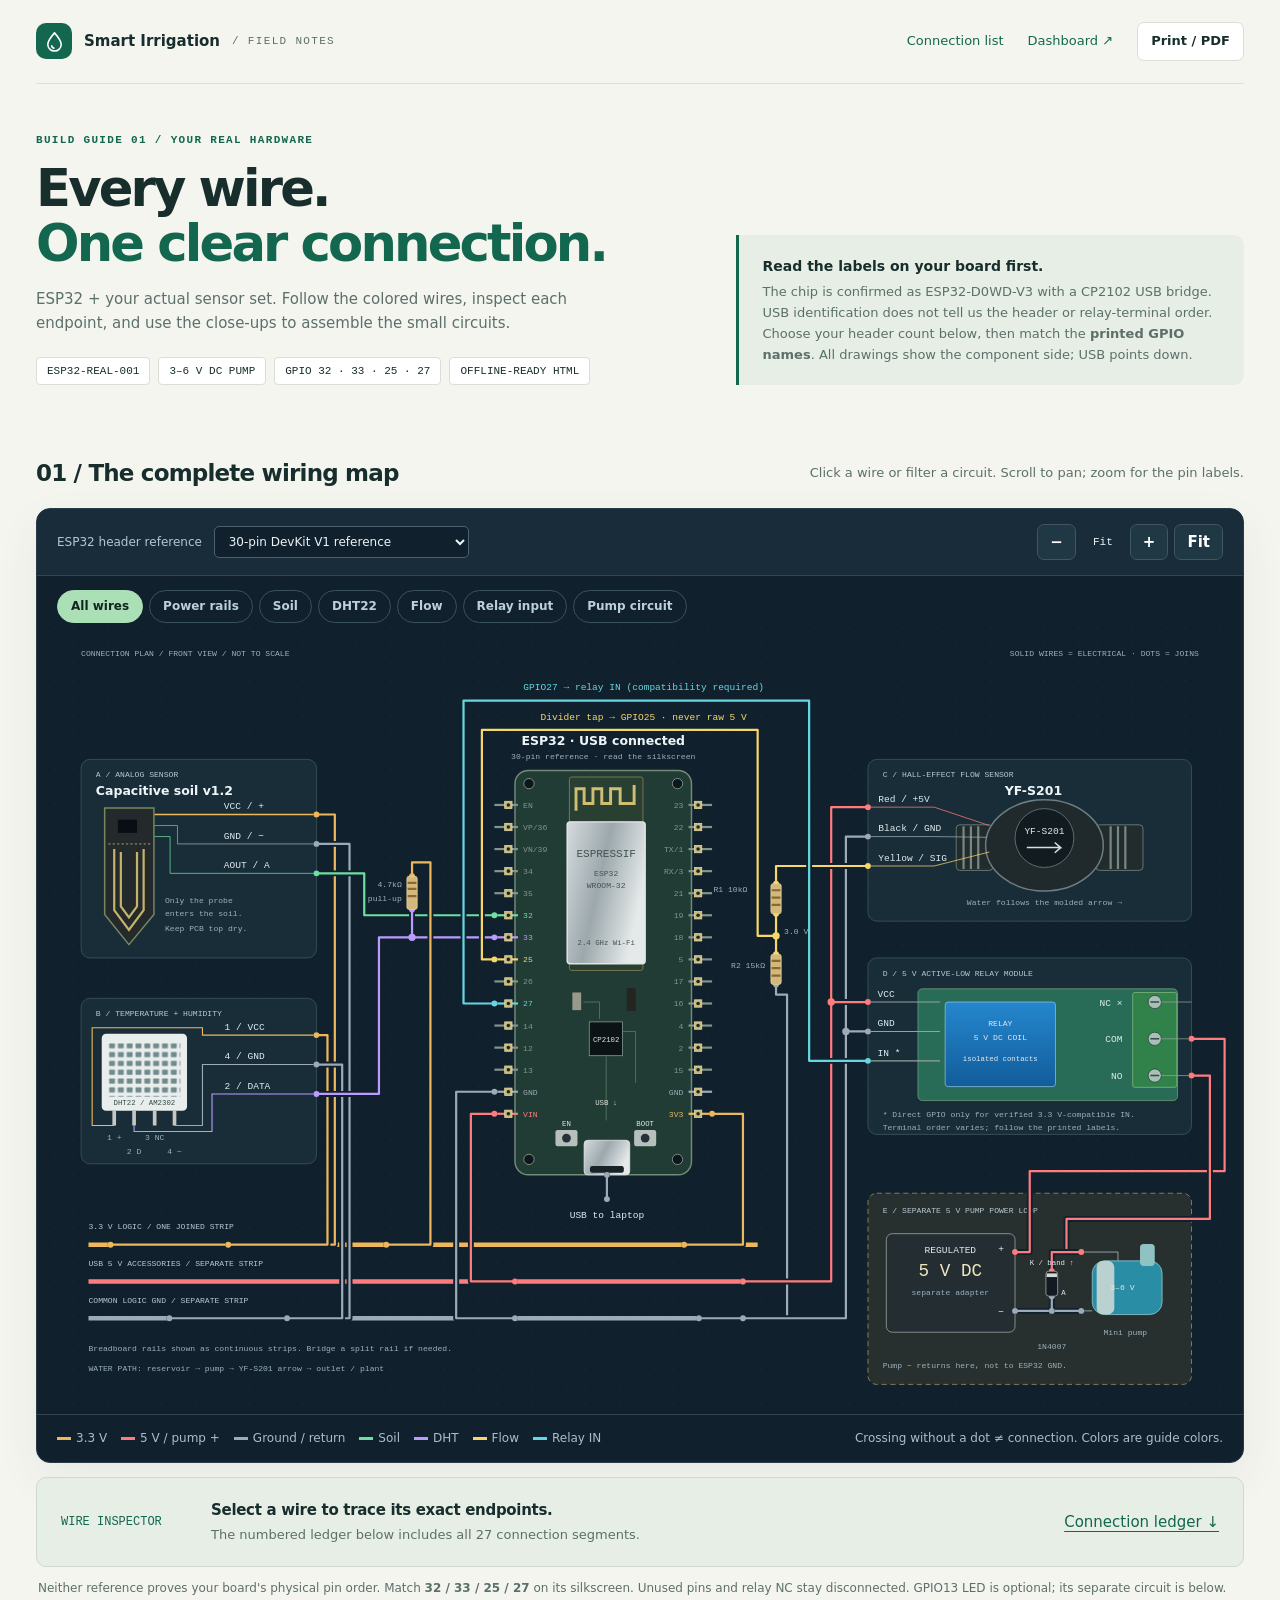
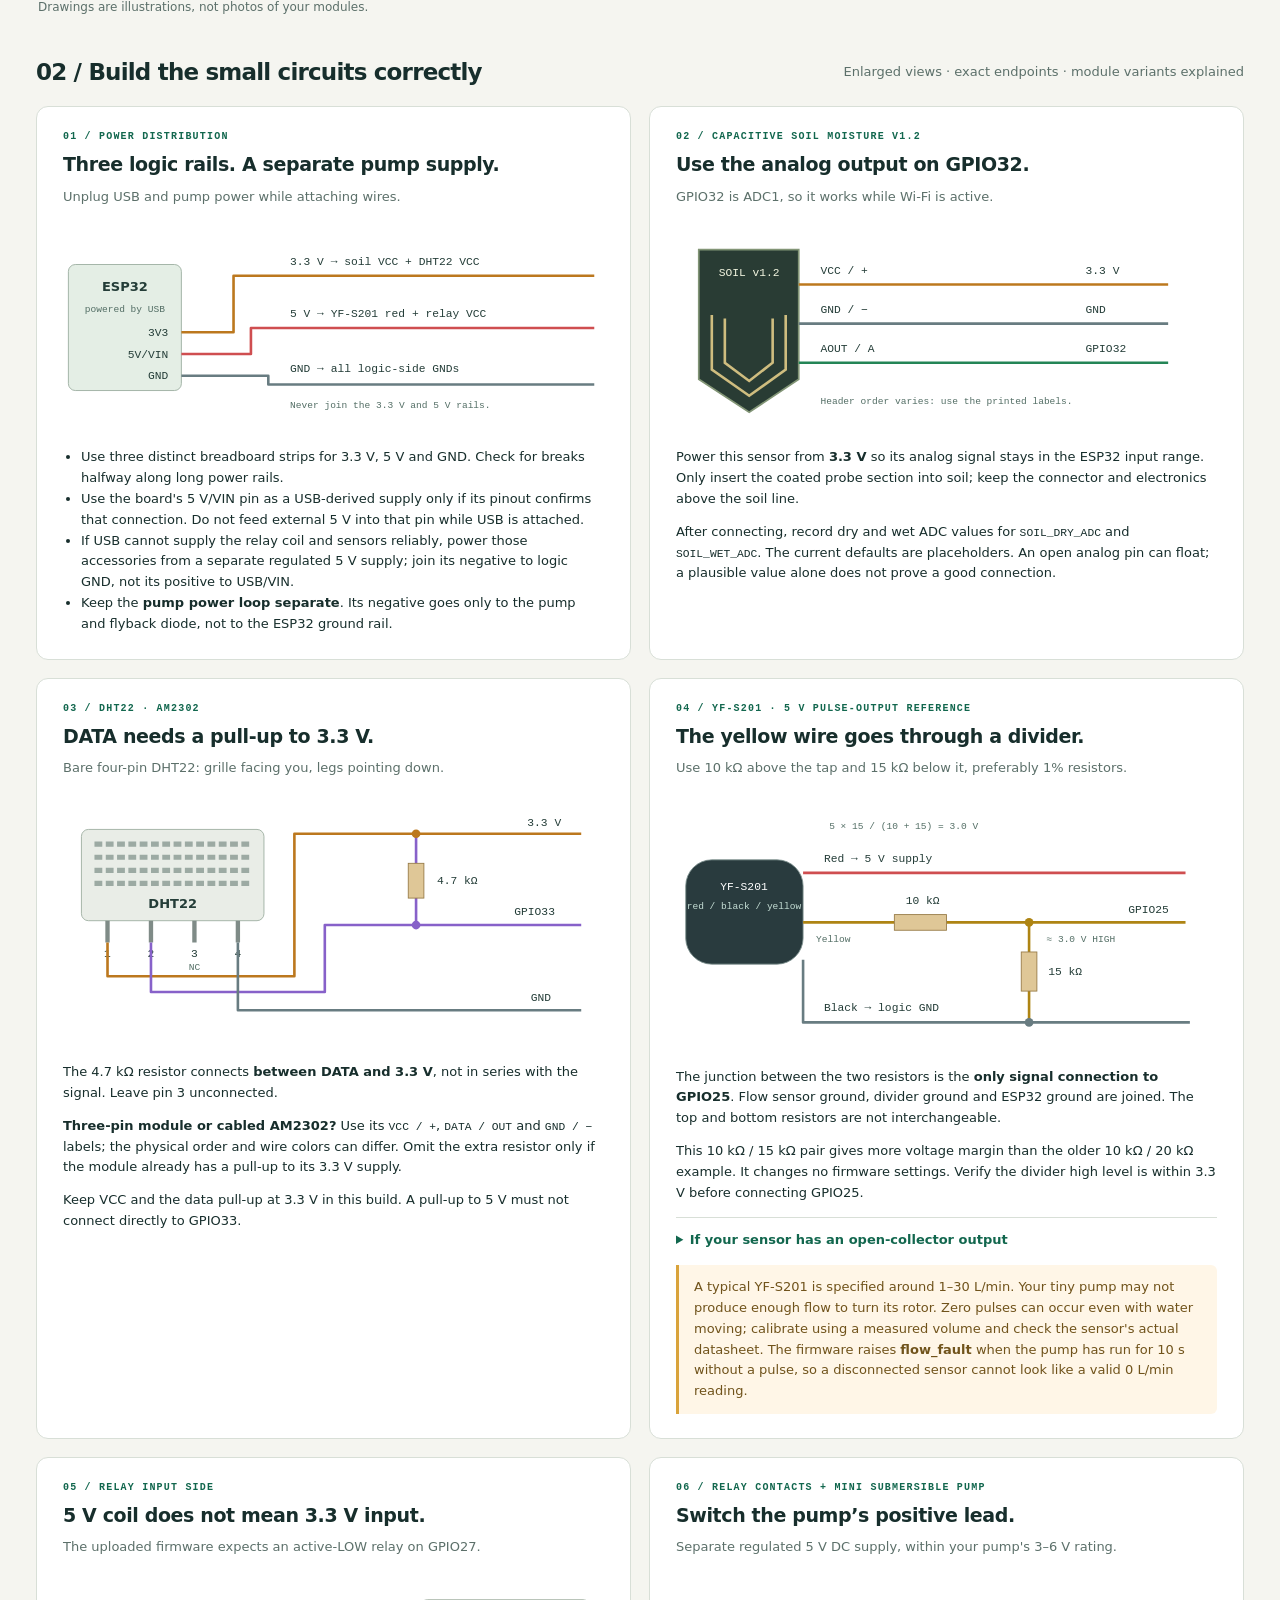
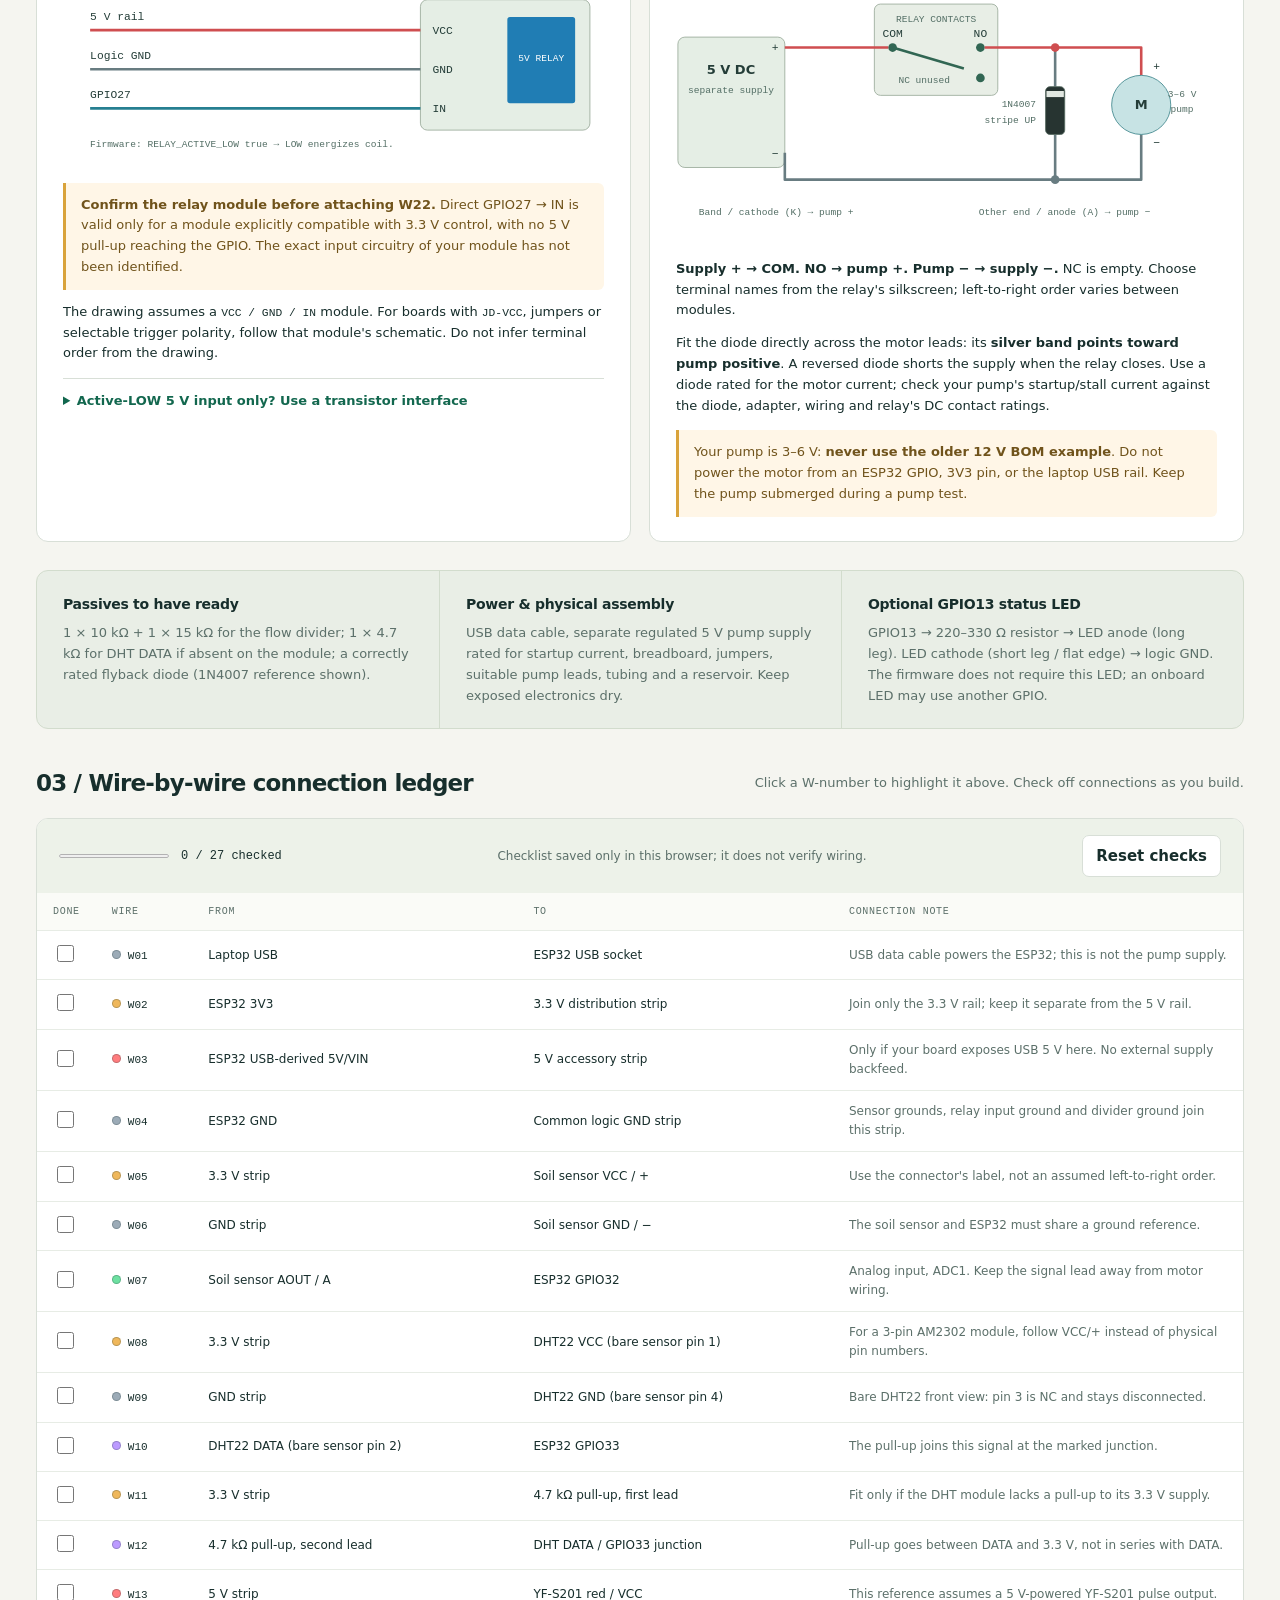
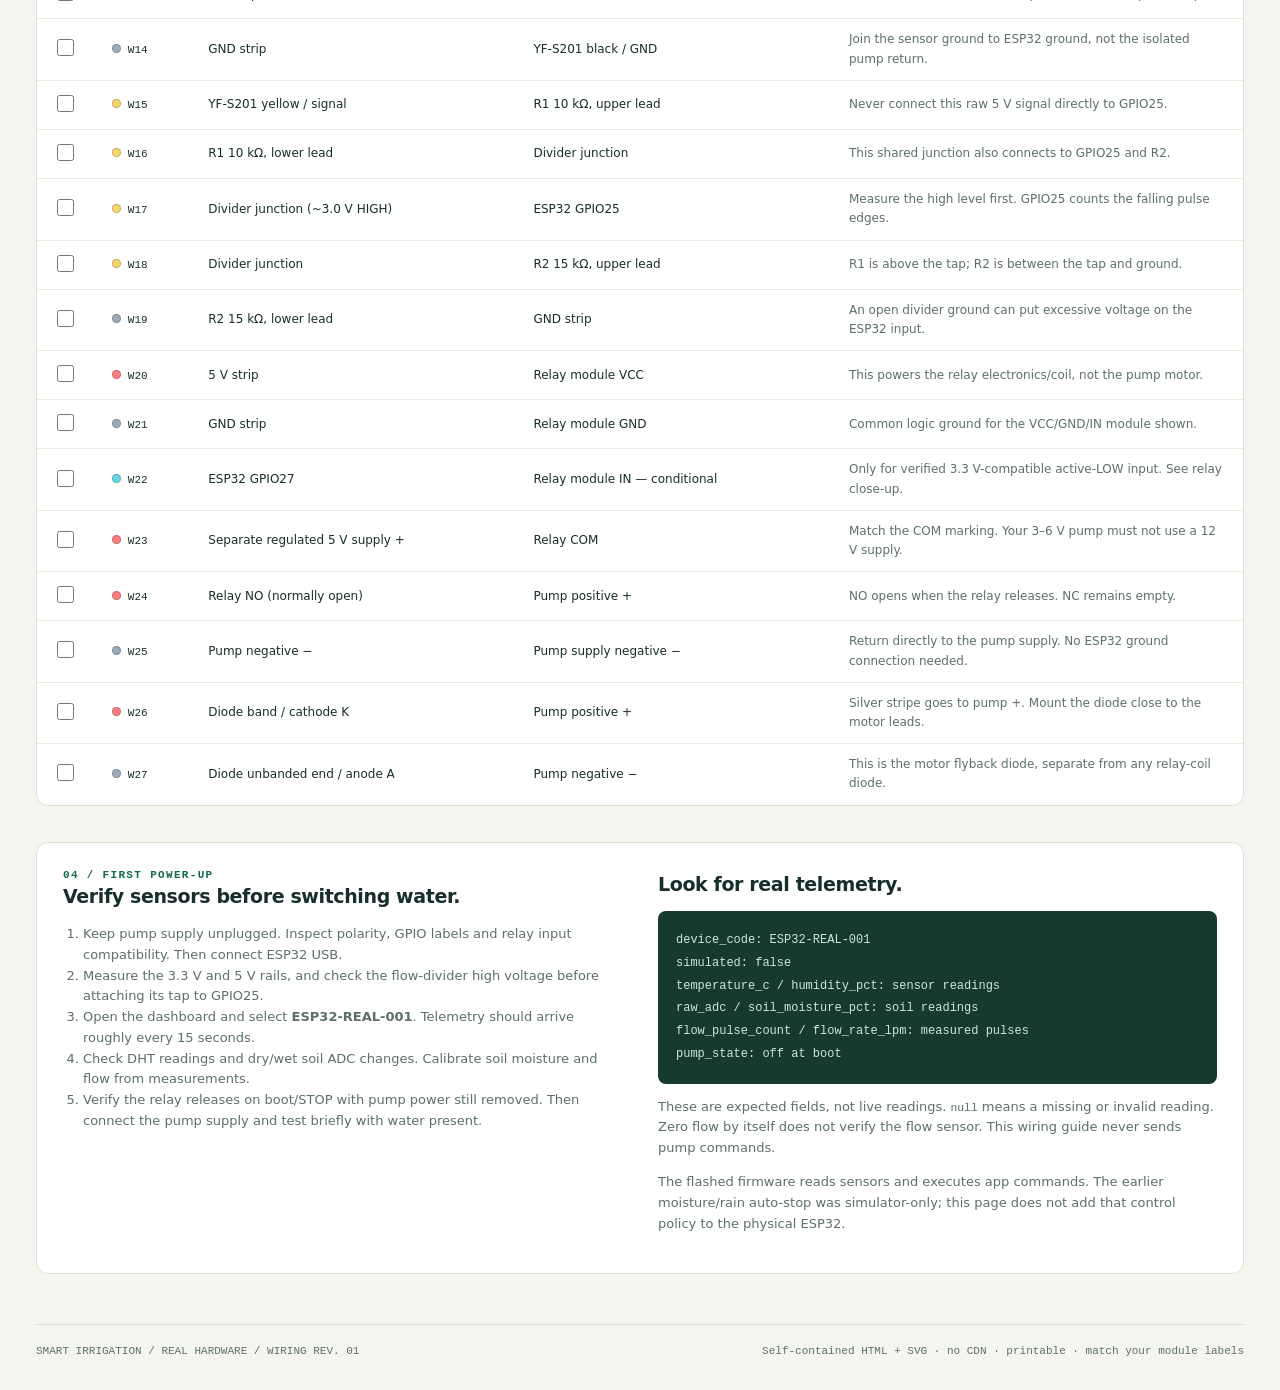
==== commit bcf299a7: "feat(flow): detect no-pulse fault and document calibration" ====
--- a/frontend/static/wiring.html
+++ b/frontend/static/wiring.html
@@ -955,7 +955,10 @@
                         <div class="callout">A typical YF-S201 is specified around 1–30 L/min.
                             Your tiny pump may not produce enough flow to turn its rotor.
                             Zero pulses can occur even with water moving; calibrate using a
-                            measured volume and check the sensor's actual datasheet.</div>
+                            measured volume and check the sensor's actual datasheet.
+                            The firmware raises <b>flow_fault</b> when the pump has run for
+                            10 s without a pulse, so a disconnected sensor cannot look like
+                            a valid 0 L/min reading.</div>
                     </div>
                 </article>
 
